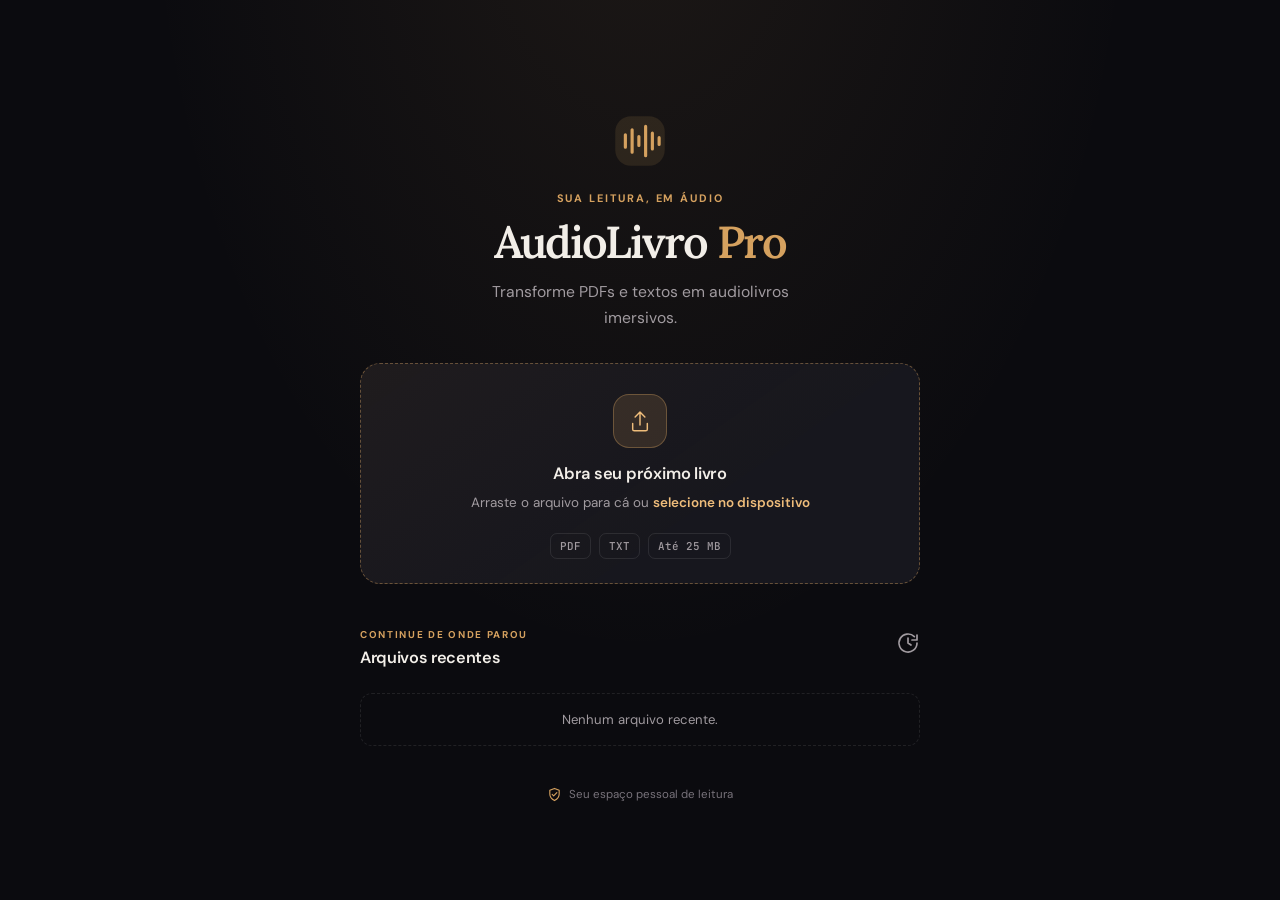
==== index.html @ 6fd6bd92 "feat: add voice selector to reader controls" ====
<!DOCTYPE html>
<html lang="pt-BR">

<head>
    <meta charset="UTF-8">
    <meta name="viewport" content="width=device-width, initial-scale=1.0">
    <meta name="theme-color" content="#0c0c0f">
    <title>AudioLivro Pro</title>
    <link rel="preconnect" href="https://fonts.googleapis.com">
    <link rel="preconnect" href="https://fonts.gstatic.com" crossorigin>
    <link
        href="https://fonts.googleapis.com/css2?family=Lora:ital,wght@0,400;0,600;1,400&family=DM+Sans:wght@300;400;500;600;700&family=JetBrains+Mono:wght@400;500&display=swap"
        rel="stylesheet">
    <link rel="stylesheet" href="style.css">
</head>

<body>
    <div id="loading-overlay" class="loading-overlay" hidden role="status" aria-live="polite" aria-busy="true">
        <div class="loading-card">
            <div class="loading-spinner" aria-hidden="true"></div>
            <h2 id="loading-title">Preparando seu audiolivro</h2>
            <p id="loading-message">Estamos processando seu arquivo. Isso pode levar alguns instantes.</p>
            <div class="loading-progress" id="loading-progress" aria-hidden="true"><span></span></div>
            <div id="loading-percent" class="loading-percent">0%</div>
            <small>Não feche esta página.</small>
        </div>
    </div>

    <main id="screen-import" class="screen">
        <div class="import-wrap">
            <div class="brand-mark" aria-hidden="true">
                <svg viewBox="0 0 48 48" fill="none">
                    <rect x="2" y="2" width="44" height="44" rx="14" fill="currentColor" fill-opacity=".12" />
                    <path d="M11 18.5v11M17 14v20M23 20v8M29 11v26M35 17v14M41 21v6"
                        stroke="currentColor" stroke-width="2.8" stroke-linecap="round" />
                </svg>
            </div>
            <p class="eyebrow">SUA LEITURA, EM ÁUDIO</p>
            <h1>AudioLivro <span>Pro</span></h1>
            <p class="intro-copy">Transforme PDFs e textos em audiolivros imersivos.</p>

            <div id="drop-zone" class="drop-zone" role="button" tabindex="0" aria-label="Selecionar arquivo PDF ou TXT"
                onclick="document.getElementById('file-input').click()"
                onkeydown="if(event.key === 'Enter' || event.key === ' '){event.preventDefault();document.getElementById('file-input').click()}">
                <div class="upload-icon" aria-hidden="true">
                    <svg viewBox="0 0 32 32" fill="none">
                        <path d="M16 21V5m0 0-6 6m6-6 6 6" stroke="currentColor" stroke-width="1.8"
                            stroke-linecap="round" stroke-linejoin="round" />
                        <path d="M7 19v7a2 2 0 0 0 2 2h14a2 2 0 0 0 2-2v-7" stroke="currentColor"
                            stroke-width="1.8" stroke-linecap="round" />
                    </svg>
                </div>
                <h2>Abra seu próximo livro</h2>
                <p>Arraste o arquivo para cá ou <span class="inline-link">selecione no dispositivo</span></p>
                <div class="file-types"><span>PDF</span><span>TXT</span><span>Até 25 MB</span></div>
                <input type="file" id="file-input" accept=".pdf,.txt" hidden>
            </div>

            <section id="saved-section" aria-label="Arquivos recentes">
                <div class="section-heading">
                    <div>
                        <p class="eyebrow">CONTINUE DE ONDE PAROU</p>
                        <h2>Arquivos recentes</h2>
                    </div>
                    <span class="section-symbol" aria-hidden="true">
                        <svg viewBox="0 0 24 24" fill="none">
                            <path d="M12 7v5l3 2M21 12a9 9 0 1 1-2.64-6.36" stroke="currentColor"
                                stroke-width="1.7" stroke-linecap="round" stroke-linejoin="round" />
                            <path d="M21 4v5h-5" stroke="currentColor" stroke-width="1.7"
                                stroke-linecap="round" stroke-linejoin="round" />
                        </svg>
                    </span>
                </div>
                <div id="book-list"></div>
            </section>
            <p class="privacy-note"><svg viewBox="0 0 16 16" fill="none" aria-hidden="true"><path d="M8 1.5 13 3.5v4c0 3.1-2.1 5.5-5 7-2.9-1.5-5-3.9-5-7v-4l5-2Z" stroke="currentColor" stroke-width="1.2" stroke-linejoin="round"/><path d="m5.5 7.8 1.6 1.6 3.4-3.5" stroke="currentColor" stroke-width="1.2" stroke-linecap="round" stroke-linejoin="round"/></svg> Seu espaço pessoal de leitura</p>
        </div>
    </main>

    <section id="screen-reader" class="screen" hidden aria-label="Leitor de audiolivro">
        <header class="reader-header">
            <button class="exit-button" onclick="location.reload()" aria-label="Sair da leitura">
                <svg viewBox="0 0 24 24" fill="none" aria-hidden="true"><path d="m15 18-6-6 6-6" stroke="currentColor" stroke-width="1.8" stroke-linecap="round" stroke-linejoin="round"/></svg>
                <span>Biblioteca</span>
            </button>
            <div id="r-title" title="Documento atual">—</div>
            <div class="header-spacer" aria-hidden="true"></div>
        </header>

        <div id="reading-area" class="reading-area">
            <div class="reading-inner" id="reading-inner"></div>
        </div>

        <footer class="player" aria-label="Controles de reprodução">
            <div class="voice-controls">
                <label for="voice-select">VOZ</label>
                <select id="voice-select" aria-label="Selecionar voz da narração">
                    <option value="">Carregando vozes disponíveis…</option>
                </select>
            </div>
            <div class="player-progress">
                <div class="prog-track" id="prog-track" role="progressbar" aria-label="Progresso da leitura"
                    aria-valuemin="0" aria-valuemax="100" aria-valuenow="0" onclick="handleProgClick(event)">
                    <div class="prog-fill" id="prog-fill"></div>
                </div>
                <div class="progress-meta"><span>PROGRESSO</span><span id="pos-txt">0 / 0</span></div>
            </div>
            <div class="player-row">
                <div class="player-spacer" aria-hidden="true"></div>
                <div class="transport-controls">
                    <button class="cbtn" onclick="prev()" aria-label="Voltar uma frase" title="Voltar uma frase">
                        <svg viewBox="0 0 24 24" fill="none" aria-hidden="true"><path d="M5 5v14M19 6l-10 6 10 6V6Z" stroke="currentColor" stroke-width="1.8" stroke-linecap="round" stroke-linejoin="round"/></svg>
                    </button>
                    <button class="pbtn" id="btn-play" onclick="togglePlay()" aria-label="Reproduzir ou pausar" title="Reproduzir ou pausar">
                        <span id="play-icon">▶</span>
                    </button>
                    <button class="cbtn" onclick="next()" aria-label="Avançar uma frase" title="Avançar uma frase">
                        <svg viewBox="0 0 24 24" fill="none" aria-hidden="true"><path d="M19 5v14M5 6l10 6-10 6V6Z" stroke="currentColor" stroke-width="1.8" stroke-linecap="round" stroke-linejoin="round"/></svg>
                    </button>
                </div>
                <button onclick="cycleSpeed()" id="btn-spd" aria-label="Alterar velocidade da narração" title="Alterar velocidade da narração">
                    <svg viewBox="0 0 20 20" fill="none" aria-hidden="true"><path d="M3 10a7 7 0 1 1 2.05 4.95M3 15v-5h5" stroke="currentColor" stroke-width="1.5" stroke-linecap="round" stroke-linejoin="round"/></svg>
                    <span>1.00x</span>
                </button>
            </div>
        </footer>
    </section>
    <script src="config.js"></script>
    <script src="script.js"></script>
</body>
</html>
---- style.css ----
:root {
    color-scheme: dark;
    --bg: #0b0b0f;
    --bg-surface: #121219;
    --bg-elevated: #1a1a23;
    --bg-soft: #17171f;
    --text: #f2eee8;
    --text-muted: #a19ba0;
    --accent: #d5a15f;
    --accent-bright: #efbd7b;
    --accent-glow: rgba(213, 161, 95, .15);
    --border: rgba(255, 255, 255, .09);
    --border-strong: rgba(213, 161, 95, .35);
    --r: 14px;
    --font-read: 'Lora', Georgia, serif;
    --font-ui: 'DM Sans', sans-serif;
}
*, *::before, *::after { box-sizing: border-box; }
html, body { width:100%; height:100%; margin:0; }
body {
    overflow:hidden; background:
        radial-gradient(ellipse at 50% -20%, rgba(213,161,95,.09), transparent 55%),
        var(--bg);
    color:var(--text); font-family:var(--font-ui); -webkit-font-smoothing:antialiased;
}
button, input { font:inherit; }
button { -webkit-tap-highlight-color:transparent; }
button:focus-visible, [role="button"]:focus-visible, .prog-track:focus-visible {
    outline:2px solid var(--accent-bright); outline-offset:4px;
}
svg { display:block; width:100%; height:100%; }
.screen { height:100%; min-height:0; display:flex; flex-direction:column; }
.screen[hidden] { display:none !important; }
#screen-import { overflow-x:hidden; overflow-y:auto; overscroll-behavior:contain; }
.import-wrap {
    width:min(100% - 40px, 560px); margin:auto; padding:48px 0 32px; text-align:center;
}
.brand-mark { width:54px; height:54px; margin:0 auto 22px; color:var(--accent); }
.eyebrow {
    color:var(--accent); font-size:.68rem; font-weight:700; letter-spacing:.17em;
    line-height:1.5; text-transform:uppercase;
}
#screen-import h1 {
    margin:8px 0 12px; font:600 clamp(2rem, 5vw, 2.8rem)/1.12 var(--font-read);
    letter-spacing:-.045em;
}
#screen-import h1 span { color:var(--accent); }
.intro-copy {
    max-width:340px; margin:0 auto 32px; color:var(--text-muted);
    font-size:.98rem; line-height:1.65;
}
.drop-zone {
    padding:30px 22px 24px; border:1px dashed rgba(213,161,95,.42); border-radius:20px;
    background:linear-gradient(145deg, rgba(213,161,95,.065), rgba(255,255,255,.018) 65%), var(--bg-surface);
    cursor:pointer; transition:border-color .2s ease, background .2s ease, transform .2s ease, box-shadow .2s ease;
}
.drop-zone:hover, .drop-zone:focus-visible {
    border-color:var(--accent); background:linear-gradient(145deg, rgba(213,161,95,.1), rgba(255,255,255,.025)), var(--bg-surface);
    box-shadow:0 12px 36px rgba(0,0,0,.18); transform:translateY(-1px);
}
.upload-icon {
    display:grid; place-items:center; width:54px; height:54px; margin:0 auto 15px;
    padding:13px; border:1px solid var(--border-strong); border-radius:16px;
    background:var(--accent-glow); color:var(--accent-bright);
}
.drop-zone h2 { margin:0 0 8px; font-size:1.03rem; font-weight:600; letter-spacing:-.015em; }
.drop-zone > p { margin:0; color:var(--text-muted); font-size:.84rem; line-height:1.6; }
.inline-link { color:var(--accent-bright); font-weight:600; }
.file-types { display:flex; justify-content:center; align-items:center; flex-wrap:wrap; gap:8px; margin-top:20px; }
.file-types span {
    padding:5px 9px; border:1px solid var(--border); border-radius:7px;
    color:var(--text-muted); font:500 .68rem 'JetBrains Mono', monospace;
}
#saved-section { margin-top:34px; text-align:left; }
.section-heading { display:flex; align-items:center; justify-content:space-between; gap:16px; margin-bottom:12px; }
.section-heading .eyebrow { margin-bottom:4px; font-size:.62rem; }
.section-heading h2 { margin:0; font-size:1.02rem; font-weight:600; letter-spacing:-.02em; }
.section-symbol { width:24px; height:24px; flex:0 0 24px; color:var(--text-muted); }
#book-list { display:grid; gap:8px; }
.recent-item {
    display:flex; align-items:center; justify-content:space-between; gap:14px;
    min-height:60px; padding:12px 14px; border:1px solid var(--border); border-radius:12px;
    background:rgba(255,255,255,.018); cursor:pointer;
    transition:border-color .18s ease, background .18s ease, transform .18s ease;
}
.recent-item:hover { border-color:var(--border-strong); background:rgba(213,161,95,.045); transform:translateY(-1px); }
.recent-item div:first-child { min-width:0; max-width:75%; overflow:hidden; text-overflow:ellipsis; white-space:nowrap; color:var(--text); font-size:.86rem; }
.recent-item div:last-child { flex-shrink:0; color:var(--accent); font-size:.72rem; font-weight:600; }
.no-recents { padding:17px 14px; border:1px dashed var(--border); border-radius:12px; color:var(--text-muted); font-size:.82rem; text-align:center; }
.privacy-note { display:flex; justify-content:center; align-items:center; gap:7px; margin:28px 0 0; color:#77727a; font-size:.72rem; }
.privacy-note svg { width:15px; height:15px; color:var(--accent); flex:0 0 15px; }
.reader-header {
    display:grid; grid-template-columns:minmax(100px,1fr) minmax(0,2fr) minmax(100px,1fr);
    align-items:center; gap:12px; min-height:68px; padding:10px clamp(16px,4vw,36px);
    border-bottom:1px solid var(--border); background:rgba(18,18,25,.92);
}
.exit-button {
    display:inline-flex; align-items:center; justify-self:start; gap:7px; min-height:42px;
    padding:8px 10px; border:1px solid transparent; border-radius:10px;
    background:transparent; color:var(--text-muted); cursor:pointer; font-size:.82rem; font-weight:600;
    transition:color .18s ease, background .18s ease, border-color .18s ease;
}
.exit-button svg { width:19px; height:19px; flex:0 0 19px; }
.exit-button:hover { color:var(--text); background:var(--bg-elevated); border-color:var(--border); }
#r-title {
    min-width:0; overflow:hidden; padding:0 10px; color:var(--accent-bright); text-align:center;
    text-overflow:ellipsis; white-space:nowrap; font-size:.86rem; font-weight:600;
}
.reading-area { flex:1; min-height:0; overflow-y:auto; padding:clamp(28px,5vh,60px) 24px 200px; scroll-behavior:smooth; }
.reading-inner { max-width:720px; margin:0 auto; }
.sent {
    display:inline; padding:2px 4px; border-radius:5px; color:#aaa4a4; cursor:pointer;
    font:400 clamp(1.08rem, 1.7vw, 1.23rem)/1.95 var(--font-read);
    overflow-wrap:anywhere; transition:color .2s ease, background .2s ease, box-shadow .2s ease;
}
.sent:hover { color:var(--text); background:rgba(255,255,255,.045); }
.sent.reading { color:#fffaf3; background:rgba(213,161,95,.23); box-shadow:0 0 0 2px rgba(213,161,95,.08); }
.player {
    position:fixed; z-index:100; right:0; bottom:0; left:0;
    padding:17px max(24px, env(safe-area-inset-right)) calc(17px + env(safe-area-inset-bottom)) max(24px, env(safe-area-inset-left));
    border-top:1px solid var(--border); background:rgba(18,18,25,.96);
    box-shadow:0 -14px 45px rgba(0,0,0,.18); backdrop-filter:blur(18px); -webkit-backdrop-filter:blur(18px);
}
.player-progress { max-width:760px; margin:0 auto 12px; }
.prog-track { position:relative; height:5px; margin:0 0 9px; border-radius:99px; background:#2a2931; cursor:pointer; touch-action:pan-y; }
.prog-track::after { position:absolute; inset:-9px 0; content:""; }
.prog-fill { position:relative; z-index:1; width:0%; height:100%; border-radius:inherit; background:linear-gradient(90deg,var(--accent),var(--accent-bright)); transition:width .25s linear; pointer-events:none; }
.progress-meta { display:flex; justify-content:space-between; align-items:center; gap:12px; color:var(--text-muted); font-size:.65rem; letter-spacing:.08em; }
.progress-meta span:first-child { font-weight:700; }
#pos-txt { color:var(--text); font:500 .72rem 'JetBrains Mono',monospace; letter-spacing:0; font-variant-numeric:tabular-nums; }
.player-row { display:grid; grid-template-columns:1fr auto 1fr; align-items:center; gap:12px; max-width:760px; margin:0 auto; }
.player-spacer { min-width:0; }
.transport-controls { display:flex; align-items:center; justify-content:center; gap:18px; }
.cbtn {
    display:grid; place-items:center; width:44px; height:44px; padding:11px; flex:0 0 44px;
    border:1px solid transparent; border-radius:50%; background:transparent; color:#c1bac0; cursor:pointer;
    transition:background .18s ease, color .18s ease, transform .18s ease;
}
.cbtn svg { width:22px; height:22px; }
.cbtn:hover { color:var(--accent-bright); background:rgba(255,255,255,.055); }
.cbtn:active { transform:scale(.92); }
.pbtn {
    display:grid; place-items:center; width:58px; height:58px; flex:0 0 58px;
    border:1px solid rgba(255,255,255,.15); border-radius:50%;
    background:linear-gradient(145deg,#efbd7b,#c98d48); color:#211509;
    box-shadow:0 5px 20px rgba(213,161,95,.2); cursor:pointer;
    transition:transform .18s ease, box-shadow .18s ease, filter .18s ease;
}
.pbtn:hover { box-shadow:0 7px 26px rgba(213,161,95,.3); filter:brightness(1.04); }
.pbtn:active { transform:scale(.94); }
.pbtn #play-icon { display:block; font:700 1.2rem/1 var(--font-ui); transform:translateX(1px); }
#btn-spd {
    display:inline-flex; align-items:center; justify-self:end; justify-content:center; gap:7px;
    min-width:88px; min-height:40px; padding:8px 11px; border:1px solid var(--border);
    border-radius:11px; background:var(--bg-elevated); color:var(--text); cursor:pointer;
    font:600 .76rem 'JetBrains Mono',monospace; transition:border-color .18s ease, background .18s ease;
}
#btn-spd svg { width:17px; height:17px; flex:0 0 17px; color:var(--accent); }
#btn-spd:hover { border-color:var(--border-strong); background:#22212a; }
#btn-spd span { font:inherit; }
/* Overlay de carregamento para PDF/TXT, responsivo em desktop e celular */
.loading-overlay {
    position: fixed;
    inset: 0;
    z-index: 1000;
    display: flex;
    align-items: center;
    justify-content: center;
    padding: 1rem;
    background: rgba(12, 12, 15, 0.82);
    backdrop-filter: blur(6px);
    -webkit-backdrop-filter: blur(6px);
}

.loading-overlay[hidden] {
    display: none !important;
}

.loading-card {
    width: min(100%, 360px);
    padding: 1.75rem 1.5rem;
    border: 1px solid var(--border);
    border-radius: 1rem;
    background: var(--bg-surface);
    box-shadow: 0 18px 60px rgba(0, 0, 0, 0.35);
    text-align: center;
}

.loading-spinner {
    width: 46px;
    height: 46px;
    margin: 0 auto 1.25rem;
    border: 4px solid var(--border);
    border-top-color: var(--accent);
    border-radius: 50%;
    animation: audiolivro-spin 0.85s linear infinite;
}

.loading-card h2 {
    margin-bottom: 0.65rem;
    color: var(--text);
    font-family: var(--font-read);
    font-size: 1.2rem;
    line-height: 1.35;
}

.loading-card p {
    color: var(--text-muted);
    font-size: 0.9rem;
    line-height: 1.55;
    overflow-wrap: anywhere;
}

.loading-progress {
    height: 6px;
    margin: 1.25rem 0 0.35rem;
    overflow: hidden;
    border-radius: 99px;
    background: var(--border);
}

.loading-progress span {
    display: block;
    width: 0%;
    height: 100%;
    border-radius: inherit;
    background: var(--accent);
    transition: width 160ms ease;
}

.loading-progress.is-indeterminate span {
    width: 35% !important;
    animation: audiolivro-progress 1.4s ease-in-out infinite;
}

.loading-percent {
    margin-bottom: 0.75rem;
    color: var(--text);
    font-size: 0.85rem;
    font-variant-numeric: tabular-nums;
    font-weight: 600;
}

.loading-percent[hidden] {
    display: none !important;
}

.loading-card small {
    color: var(--text-muted);
    font-size: 0.75rem;
}

@keyframes audiolivro-spin {
    to { transform: rotate(360deg); }
}

@keyframes audiolivro-progress {
    0% { transform: translateX(-110%); }
    100% { transform: translateX(310%); }
}

@media (max-width: 600px) {
    .loading-overlay {
        padding: 1rem;
        padding-top: max(1rem, env(safe-area-inset-top));
        padding-bottom: max(1rem, env(safe-area-inset-bottom));
    }

    .loading-card {
        width: min(100%, 330px);
        padding: 1.5rem 1.15rem;
    }

    .loading-spinner {
        width: 42px;
        height: 42px;
    }

    .loading-card h2 {
        font-size: 1.1rem;
    }

    .loading-card p {
        font-size: 0.85rem;
    }
}

@media (prefers-reduced-motion: reduce) {
    .loading-spinner,
    .loading-progress span {
        animation-duration: 3s;
    }
}

@media (max-width: 700px) {
    .import-wrap { width:min(100% - 32px, 500px); padding:30px 0 24px; }
    .brand-mark { width:46px; height:46px; margin-bottom:16px; }
    #screen-import h1 { font-size:clamp(1.9rem, 8vw, 2.35rem); }
    .intro-copy { margin-bottom:24px; font-size:.91rem; }
    .drop-zone { padding:24px 14px 20px; border-radius:17px; }
    .upload-icon { width:48px; height:48px; padding:11px; }
    #saved-section { margin-top:27px; }
    .privacy-note { margin-top:22px; }
    .reader-header { grid-template-columns:auto minmax(0,1fr) 12px; gap:8px; min-height:60px; padding:8px 12px; }
    .exit-button { gap:3px; padding:7px 5px; font-size:.76rem; }
    .exit-button svg { width:18px; height:18px; }
    #r-title { padding:0 4px; font-size:.78rem; }
    .reading-area { padding:26px 18px 180px; -webkit-overflow-scrolling:touch; }
    .sent { font-size:1.08rem; line-height:1.9; }
    .player { padding:13px max(14px, env(safe-area-inset-right)) calc(13px + env(safe-area-inset-bottom)) max(14px, env(safe-area-inset-left)); }
    .player-progress { margin-bottom:10px; }
    .prog-track { height:6px; }
    .player-row { gap:8px; }
    .transport-controls { gap:clamp(5px, 2.2vw, 15px); }
    .cbtn { width:42px; height:42px; flex-basis:42px; padding:10px; }
    .pbtn { width:52px; height:52px; flex-basis:52px; }
    #btn-spd { min-width:72px; min-height:40px; gap:5px; padding:7px 8px; font-size:.7rem; }
    #btn-spd svg { width:15px; height:15px; flex-basis:15px; }
}
@media (max-width: 380px) {
    .import-wrap { width:calc(100% - 26px); padding-top:22px; }
    .drop-zone { padding:19px 10px 17px; }
    .drop-zone > p { font-size:.78rem; }
    .player { padding-right:10px; padding-left:10px; }
    .player-row { grid-template-columns:minmax(0,1fr) auto minmax(0,1fr); gap:4px; }
    .transport-controls { gap:2px; }
    .cbtn { width:36px; height:40px; flex-basis:36px; padding:9px; }
    .pbtn { width:47px; height:47px; flex-basis:47px; }
    #btn-spd { min-width:65px; gap:4px; padding:7px 6px; font-size:.65rem; }
    #btn-spd svg { width:13px; height:13px; flex-basis:13px; }
}
@media (max-height: 700px) and (max-width: 600px) {
    .import-wrap { margin:0 auto; padding-top:16px; padding-bottom:16px; }
    .brand-mark { width:38px; height:38px; margin-bottom:10px; }
    #screen-import h1 { margin-top:4px; font-size:1.8rem; }
    .intro-copy { margin-bottom:16px; }
    .drop-zone { padding:16px 10px 14px; }
    .upload-icon { width:40px; height:40px; margin-bottom:10px; padding:9px; }
    #saved-section { margin-top:18px; }
    .privacy-note { margin-top:15px; }
}
@media (prefers-reduced-motion: reduce) {
    *, *::before, *::after { scroll-behavior:auto !important; transition:none !important; }
}


/* Garante que a lista de livros recentes nunca ultrapasse a largura disponível. */
#screen-import .import-wrap,
#screen-import #saved-section,
#screen-import #book-list,
#screen-import .recent-item {
    min-width: 0;
    max-width: 100%;
}

#screen-import #book-list {
    width: 100%;
}

#screen-import .recent-item {
    display: grid;
    grid-template-columns: minmax(0, 1fr) auto;
    align-items: center;
    gap: 10px;
    width: 100%;
    overflow: hidden;
}

#screen-import .recent-item > div:first-child {
    min-width: 0;
    max-width: 100%;
    overflow: hidden;
    text-overflow: ellipsis;
    white-space: nowrap;
}

#screen-import .recent-item > div:last-child {
    min-width: 0;
    max-width: 100%;
    white-space: nowrap;
    font-variant-numeric: tabular-nums;
}

@media (max-width: 420px) {
    #screen-import .recent-item {
        grid-template-columns: minmax(0, 1fr);
        gap: 5px;
        padding: 11px 12px;
    }

    #screen-import .recent-item > div:first-child {
        width: 100%;
    }

    #screen-import .recent-item > div:last-child {
        justify-self: start;
        white-space: normal;
        overflow-wrap: anywhere;
        font-size: .7rem;
    }
}
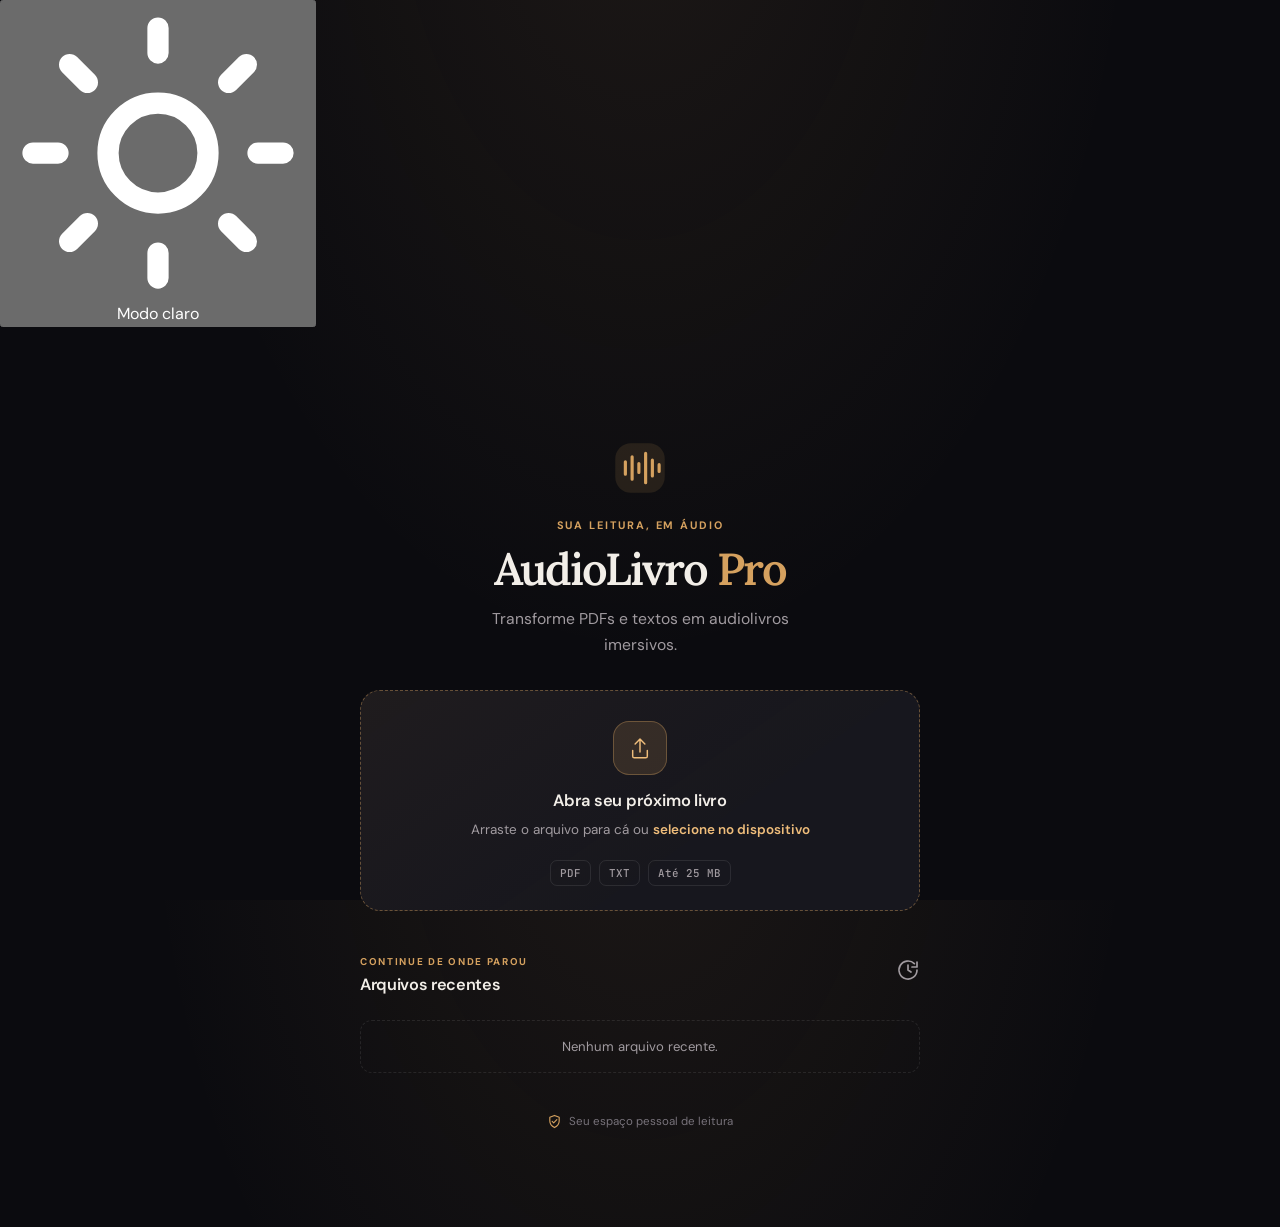
==== commit baa6efb1: "feat: adicionar controle de tema claro e escuro" ====
--- a/index.html
+++ b/index.html
@@ -25,6 +25,11 @@
             <small>Não feche esta página.</small>
         </div>
     </div>
+
+    <button id="theme-toggle" class="theme-toggle" type="button" onclick="toggleTheme()" aria-label="Ativar modo claro" title="Ativar modo claro">
+        <svg viewBox="0 0 24 24" fill="none" aria-hidden="true"><circle cx="12" cy="12" r="4" stroke="currentColor" stroke-width="1.7"/><path d="M12 2v2m0 16v2M4.93 4.93l1.42 1.42m11.3 11.3 1.42 1.42M2 12h2m16 0h2M4.93 19.07l1.42-1.42m11.3-11.3 1.42-1.42" stroke="currentColor" stroke-width="1.7" stroke-linecap="round"/></svg>
+        <span>Modo claro</span>
+    </button>
 
     <main id="screen-import" class="screen">
         <div class="import-wrap">
@@ -87,6 +92,13 @@
             <div class="header-spacer" aria-hidden="true"></div>
         </header>
 
+        <div class="chapter-toolbar" aria-label="Navegação por seções">
+            <label for="chapter-select">IR PARA SEÇÃO</label>
+            <select id="chapter-select" aria-label="Ir para capítulo ou seção" onchange="goToChapter(this.value)" disabled>
+                <option value="">Detectando seções…</option>
+            </select>
+        </div>
+
         <div id="reading-area" class="reading-area">
             <div class="reading-inner" id="reading-inner"></div>
         </div>
--- a/style.css
+++ b/style.css
@@ -106,6 +106,20 @@
     min-width:0; overflow:hidden; padding:0 10px; color:var(--accent-bright); text-align:center;
     text-overflow:ellipsis; white-space:nowrap; font-size:.86rem; font-weight:600;
 }
+.chapter-toolbar {
+    display:flex; align-items:center; gap:12px; min-width:0; padding:10px clamp(16px,4vw,36px);
+    border-bottom:1px solid var(--border); background:rgba(18,18,25,.58);
+}
+.chapter-toolbar label {
+    flex:0 0 auto; color:var(--text-muted); font-size:.62rem; font-weight:700; letter-spacing:.08em;
+}
+#chapter-select {
+    min-width:0; max-width:min(100%, 520px); min-height:34px; padding:6px 10px;
+    border:1px solid var(--border); border-radius:9px; background:var(--bg-elevated);
+    color:var(--text); font:500 .78rem var(--font-ui); cursor:pointer;
+}
+#chapter-select:disabled { color:var(--text-muted); cursor:default; opacity:.75; }
+#chapter-select:focus-visible { outline:2px solid var(--accent); outline-offset:2px; }
 .reading-area { flex:1; min-height:0; overflow-y:auto; padding:clamp(28px,5vh,60px) 24px 200px; scroll-behavior:smooth; }
 .reading-inner { max-width:720px; margin:0 auto; }
 .sent {
@@ -121,6 +135,18 @@
     border-top:1px solid var(--border); background:rgba(18,18,25,.96);
     box-shadow:0 -14px 45px rgba(0,0,0,.18); backdrop-filter:blur(18px); -webkit-backdrop-filter:blur(18px);
 }
+.voice-controls {
+    display:flex; align-items:center; gap:10px; max-width:760px; min-width:0;
+    margin:0 auto 12px; color:var(--text-muted); font-size:.65rem; font-weight:700; letter-spacing:.08em;
+}
+.voice-controls label { flex:0 0 auto; }
+#voice-select {
+    flex:1; min-width:0; width:100%; max-width:520px; min-height:38px; padding:7px 10px;
+    border:1px solid var(--border); border-radius:10px; background:var(--bg-elevated);
+    color:var(--text); font:500 .76rem var(--font-ui); letter-spacing:0; cursor:pointer;
+}
+#voice-select:focus-visible { outline:2px solid var(--accent); outline-offset:2px; }
+#voice-select option { background:var(--bg-elevated); color:var(--text); }
 .player-progress { max-width:760px; margin:0 auto 12px; }
 .prog-track { position:relative; height:5px; margin:0 0 9px; border-radius:99px; background:#2a2931; cursor:pointer; touch-action:pan-y; }
 .prog-track::after { position:absolute; inset:-9px 0; content:""; }
@@ -305,9 +331,11 @@
     .exit-button { gap:3px; padding:7px 5px; font-size:.76rem; }
     .exit-button svg { width:18px; height:18px; }
     #r-title { padding:0 4px; font-size:.78rem; }
-    .reading-area { padding:26px 18px 180px; -webkit-overflow-scrolling:touch; }
+    .reading-area { padding:26px 18px 225px; -webkit-overflow-scrolling:touch; }
     .sent { font-size:1.08rem; line-height:1.9; }
     .player { padding:13px max(14px, env(safe-area-inset-right)) calc(13px + env(safe-area-inset-bottom)) max(14px, env(safe-area-inset-left)); }
+    .voice-controls { gap:8px; margin-bottom:10px; }
+    #voice-select { min-height:36px; padding:7px 8px; font-size:.7rem; }
     .player-progress { margin-bottom:10px; }
     .prog-track { height:6px; }
     .player-row { gap:8px; }
@@ -399,3 +427,44 @@
         font-size: .7rem;
     }
 }
+
+
+/* Seletor de voz compacto: mantém o nome completo apenas na lista aberta. */
+.voice-controls {
+    position: relative;
+    justify-content: flex-end;
+    margin-bottom: 8px;
+}
+.voice-controls label {
+    position: absolute;
+    width: 1px;
+    height: 1px;
+    padding: 0;
+    margin: -1px;
+    overflow: hidden;
+    clip: rect(0, 0, 0, 0);
+    white-space: nowrap;
+    border: 0;
+}
+#voice-select {
+    flex: 0 0 44px;
+    width: 44px;
+    max-width: 44px;
+    min-height: 34px;
+    padding: 6px 7px;
+    color: transparent;
+    text-indent: -9999px;
+    appearance: none;
+    -webkit-appearance: none;
+    background-color: var(--bg-elevated);
+    background-image: url("data:image/svg+xml,%3Csvg xmlns='http://www.w3.org/2000/svg' width='24' height='24' viewBox='0 0 24 24' fill='none' stroke='%23d5a15f' stroke-width='1.8' stroke-linecap='round' stroke-linejoin='round'%3E%3Crect x='8' y='2' width='8' height='13' rx='4'/%3E%3Cpath d='M5 10v2a7 7 0 0 0 14 0v-2M12 19v3m-4 0h8'/%3E%3C/svg%3E");
+    background-repeat: no-repeat;
+    background-position: center;
+    background-size: 18px 18px;
+}
+#voice-select:focus-visible { outline: 2px solid var(--accent); outline-offset: 2px; }
+#voice-select option { color: var(--text); text-indent: 0; }
+@media (max-width: 700px) {
+    .voice-controls { gap: 0; margin-bottom: 7px; }
+    #voice-select { flex-basis: 40px; width: 40px; max-width: 40px; min-height: 32px; }
+}
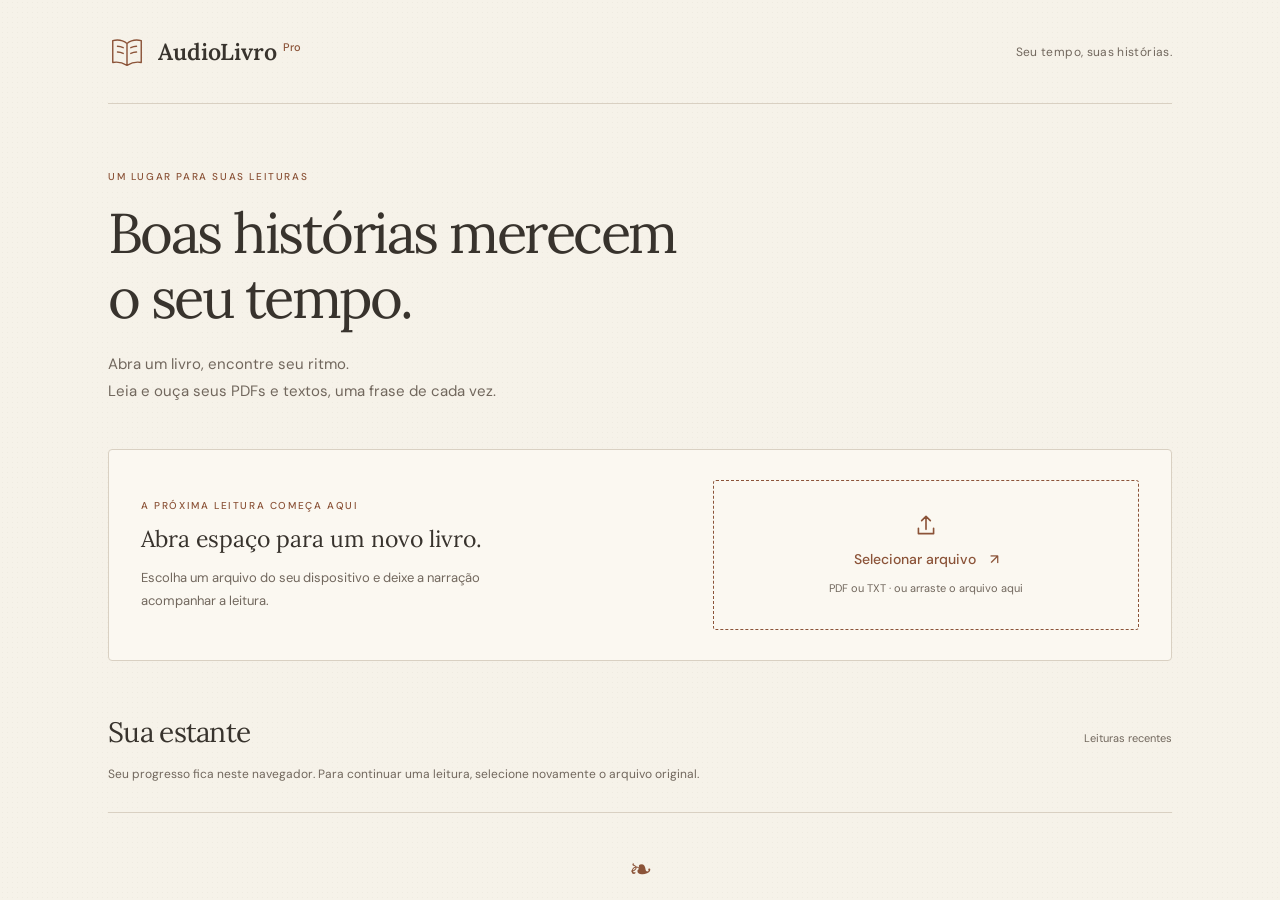
==== commit 49b903cd: "feat: redesign editorial do AudioLivro Pro 2.0" ====
--- a/index.html
+++ b/index.html
@@ -4,18 +4,18 @@
 <head>
     <meta charset="UTF-8">
     <meta name="viewport" content="width=device-width, initial-scale=1.0">
-    <meta name="theme-color" content="#0c0c0f">
     <title>AudioLivro Pro</title>
     <link rel="preconnect" href="https://fonts.googleapis.com">
-    <link rel="preconnect" href="https://fonts.gstatic.com" crossorigin>
     <link
-        href="https://fonts.googleapis.com/css2?family=Lora:ital,wght@0,400;0,600;1,400&family=DM+Sans:wght@300;400;500;600;700&family=JetBrains+Mono:wght@400;500&display=swap"
+        href="https://fonts.googleapis.com/css2?family=Lora:ital,wght@0,400;0,600;1,400&family=DM+Sans:wght@300;400;500&display=swap"
         rel="stylesheet">
-    <link rel="stylesheet" href="style.css">
+   <link rel="stylesheet" href="style.css">
 </head>
 
 <body>
-    <div id="loading-overlay" class="loading-overlay" hidden role="status" aria-live="polite" aria-busy="true">
+
+
+    <div id="loading-overlay" class="loading-overlay" hidden role="status" aria-live="polite" aria-busy="true" tabindex="-1" aria-labelledby="loading-title" aria-describedby="loading-message">
         <div class="loading-card">
             <div class="loading-spinner" aria-hidden="true"></div>
             <h2 id="loading-title">Preparando seu audiolivro</h2>
@@ -26,118 +26,119 @@
         </div>
     </div>
 
-    <button id="theme-toggle" class="theme-toggle" type="button" onclick="toggleTheme()" aria-label="Ativar modo claro" title="Ativar modo claro">
-        <svg viewBox="0 0 24 24" fill="none" aria-hidden="true"><circle cx="12" cy="12" r="4" stroke="currentColor" stroke-width="1.7"/><path d="M12 2v2m0 16v2M4.93 4.93l1.42 1.42m11.3 11.3 1.42 1.42M2 12h2m16 0h2M4.93 19.07l1.42-1.42m11.3-11.3 1.42-1.42" stroke="currentColor" stroke-width="1.7" stroke-linecap="round"/></svg>
-        <span>Modo claro</span>
-    </button>
+    <main id="screen-import" class="screen" aria-labelledby="library-title">
+        <div class="import-wrap">
+            <header class="library-header">
+                <a class="library-brand" href="./" aria-label="AudioLivro Pro — início">
+                    <svg viewBox="0 0 40 40" fill="none" aria-hidden="true"><path d="M20 11C15 7 9 7 5 8v23c5-1 10 0 15 3 5-3 10-4 15-3V8c-4-1-10-1-15 3Zm0 0v23M10 14c2 0 4 .5 6 1.5M10 20c2 0 4 .5 6 1.5M24 15.5c2-1 4-1.5 6-1.5M24 21.5c2-1 4-1.5 6-1.5" stroke="currentColor" stroke-width="1.5" stroke-linecap="round" stroke-linejoin="round"/></svg>
+                    <span>AudioLivro <small>Pro</small></span>
+                </a>
+                <span class="library-header-note">Seu tempo, suas histórias.</span>
+            </header>
 
-    <main id="screen-import" class="screen">
-        <div class="import-wrap">
-            <div class="brand-mark" aria-hidden="true">
-                <svg viewBox="0 0 48 48" fill="none">
-                    <rect x="2" y="2" width="44" height="44" rx="14" fill="currentColor" fill-opacity=".12" />
-                    <path d="M11 18.5v11M17 14v20M23 20v8M29 11v26M35 17v14M41 21v6"
-                        stroke="currentColor" stroke-width="2.8" stroke-linecap="round" />
-                </svg>
-            </div>
-            <p class="eyebrow">SUA LEITURA, EM ÁUDIO</p>
-            <h1>AudioLivro <span>Pro</span></h1>
-            <p class="intro-copy">Transforme PDFs e textos em audiolivros imersivos.</p>
+            <section class="library-intro">
+                <p class="eyebrow">Um lugar para suas leituras</p>
+                <h1 id="library-title">Boas histórias merecem<br>o seu tempo.</h1>
+                <p class="library-description">Abra um livro, encontre seu ritmo.<br>Leia e ouça seus PDFs e textos, uma frase de cada vez.</p>
+            </section>
 
-            <div id="drop-zone" class="drop-zone" role="button" tabindex="0" aria-label="Selecionar arquivo PDF ou TXT"
-                onclick="document.getElementById('file-input').click()"
-                onkeydown="if(event.key === 'Enter' || event.key === ' '){event.preventDefault();document.getElementById('file-input').click()}">
-                <div class="upload-icon" aria-hidden="true">
-                    <svg viewBox="0 0 32 32" fill="none">
-                        <path d="M16 21V5m0 0-6 6m6-6 6 6" stroke="currentColor" stroke-width="1.8"
-                            stroke-linecap="round" stroke-linejoin="round" />
-                        <path d="M7 19v7a2 2 0 0 0 2 2h14a2 2 0 0 0 2-2v-7" stroke="currentColor"
-                            stroke-width="1.8" stroke-linecap="round" />
-                    </svg>
+            <section class="library-import" aria-labelledby="import-title">
+                <div class="import-copy">
+                    <p class="eyebrow">A próxima leitura começa aqui</p>
+                    <h2 id="import-title">Abra espaço para um novo livro.</h2>
+                    <p>Escolha um arquivo do seu dispositivo e deixe a narração acompanhar a leitura.</p>
                 </div>
-                <h2>Abra seu próximo livro</h2>
-                <p>Arraste o arquivo para cá ou <span class="inline-link">selecione no dispositivo</span></p>
-                <div class="file-types"><span>PDF</span><span>TXT</span><span>Até 25 MB</span></div>
+                <button type="button" id="drop-zone" class="drop-zone" onclick="document.getElementById('file-input').click()" aria-describedby="import-formats">
+                    <svg viewBox="0 0 24 24" fill="none" aria-hidden="true"><path d="M12 16V4m-4 4 4-4 4 4M5 15v5h14v-5" stroke="currentColor" stroke-width="1.5" stroke-linecap="round" stroke-linejoin="round"/></svg>
+                    <span class="import-action">Selecionar arquivo <span aria-hidden="true">↗</span></span>
+                    <span id="import-formats">PDF ou TXT · ou arraste o arquivo aqui</span>
+                </button>
                 <input type="file" id="file-input" accept=".pdf,.txt" hidden>
-            </div>
+            </section>
 
-            <section id="saved-section" aria-label="Arquivos recentes">
-                <div class="section-heading">
-                    <div>
-                        <p class="eyebrow">CONTINUE DE ONDE PAROU</p>
-                        <h2>Arquivos recentes</h2>
-                    </div>
-                    <span class="section-symbol" aria-hidden="true">
-                        <svg viewBox="0 0 24 24" fill="none">
-                            <path d="M12 7v5l3 2M21 12a9 9 0 1 1-2.64-6.36" stroke="currentColor"
-                                stroke-width="1.7" stroke-linecap="round" stroke-linejoin="round" />
-                            <path d="M21 4v5h-5" stroke="currentColor" stroke-width="1.7"
-                                stroke-linecap="round" stroke-linejoin="round" />
-                        </svg>
-                    </span>
+            <section id="saved-section" aria-labelledby="recents-title">
+                <div class="shelf-heading">
+                    <h2 id="recents-title">Sua estante</h2>
+                    <span>Leituras recentes</span>
                 </div>
+                <p class="shelf-note">Seu progresso fica neste navegador. Para continuar uma leitura, selecione novamente o arquivo original.</p>
                 <div id="book-list"></div>
             </section>
-            <p class="privacy-note"><svg viewBox="0 0 16 16" fill="none" aria-hidden="true"><path d="M8 1.5 13 3.5v4c0 3.1-2.1 5.5-5 7-2.9-1.5-5-3.9-5-7v-4l5-2Z" stroke="currentColor" stroke-width="1.2" stroke-linejoin="round"/><path d="m5.5 7.8 1.6 1.6 3.4-3.5" stroke="currentColor" stroke-width="1.2" stroke-linecap="round" stroke-linejoin="round"/></svg> Seu espaço pessoal de leitura</p>
+            <footer class="library-footer">Entre páginas e palavras, um momento para você.</footer>
         </div>
     </main>
 
-    <section id="screen-reader" class="screen" hidden aria-label="Leitor de audiolivro">
+    <div id="screen-reader" class="screen" hidden>
         <header class="reader-header">
-            <button class="exit-button" onclick="location.reload()" aria-label="Sair da leitura">
-                <svg viewBox="0 0 24 24" fill="none" aria-hidden="true"><path d="m15 18-6-6 6-6" stroke="currentColor" stroke-width="1.8" stroke-linecap="round" stroke-linejoin="round"/></svg>
-                <span>Biblioteca</span>
-            </button>
-            <div id="r-title" title="Documento atual">—</div>
-            <div class="header-spacer" aria-hidden="true"></div>
+            <button type="button" onclick="location.reload()" aria-label="Sair da leitura e voltar à biblioteca"><span aria-hidden="true">←</span> Biblioteca</button>
+            <div id="r-title">—</div>
+            <button type="button" id="btn-appearance" aria-label="Aparência da leitura" aria-expanded="false" aria-controls="reading-appearance" title="Ajustar aparência">Aa</button>
         </header>
 
-        <div class="chapter-toolbar" aria-label="Navegação por seções">
-            <label for="chapter-select">IR PARA SEÇÃO</label>
-            <select id="chapter-select" aria-label="Ir para capítulo ou seção" onchange="goToChapter(this.value)" disabled>
-                <option value="">Detectando seções…</option>
-            </select>
+        <section id="reading-appearance" class="reading-appearance" aria-labelledby="appearance-title" hidden>
+            <div class="appearance-heading">
+                <h2 id="appearance-title">Sua leitura, seu ritmo.</h2>
+                <button type="button" id="appearance-close" aria-label="Fechar ajustes de aparência">×</button>
+            </div>
+            <p class="appearance-description">Ajuste a página para ler com conforto.</p>
+            <div class="appearance-font-heading">
+                <label for="reading-font-size">Tamanho do texto</label>
+                <output id="reading-font-value" for="reading-font-size" aria-live="off">20 px</output>
+            </div>
+            <input type="range" id="reading-font-size" min="16" max="28" step="1" value="20">
+            <fieldset class="appearance-options">
+                <legend>Espaçamento entre linhas</legend>
+                <div>
+                    <label><input type="radio" name="reading-line-spacing" value="compact"><span>Compacto</span></label>
+                    <label><input type="radio" name="reading-line-spacing" value="comfortable" checked><span>Confortável</span></label>
+                    <label><input type="radio" name="reading-line-spacing" value="wide"><span>Amplo</span></label>
+                </div>
+            </fieldset>
+            <fieldset class="appearance-options">
+                <legend>Largura da página</legend>
+                <div>
+                    <label><input type="radio" name="reading-width" value="narrow"><span>Estreita</span></label>
+                    <label><input type="radio" name="reading-width" value="standard" checked><span>Padrão</span></label>
+                    <label><input type="radio" name="reading-width" value="wide"><span>Ampla</span></label>
+                </div>
+            </fieldset>
+            <button type="button" id="appearance-reset">Restaurar padrão</button>
+            <p id="appearance-storage-status" role="status">As preferências ficam neste navegador.</p>
+        </section>
+
+        <div id="reading-area" class="reading-area" tabindex="0" role="region" aria-labelledby="r-title">
+            <article id="reading-inner" class="reading-inner" aria-label="Texto do livro"></article>
         </div>
 
-        <div id="reading-area" class="reading-area">
-            <div class="reading-inner" id="reading-inner"></div>
-        </div>
-
-        <footer class="player" aria-label="Controles de reprodução">
-            <div class="voice-controls">
-                <label for="voice-select">VOZ</label>
-                <select id="voice-select" aria-label="Selecionar voz da narração">
-                    <option value="">Carregando vozes disponíveis…</option>
-                </select>
-            </div>
-            <div class="player-progress">
-                <div class="prog-track" id="prog-track" role="progressbar" aria-label="Progresso da leitura"
-                    aria-valuemin="0" aria-valuemax="100" aria-valuenow="0" onclick="handleProgClick(event)">
-                    <div class="prog-fill" id="prog-fill"></div>
-                </div>
-                <div class="progress-meta"><span>PROGRESSO</span><span id="pos-txt">0 / 0</span></div>
+        <footer class="player" aria-label="Controles da narração">
+            <div class="prog-track" id="prog-track" onclick="handleProgClick(event)" title="Clique para ir a um ponto da leitura" aria-hidden="true">
+                <div class="prog-fill" id="prog-fill"></div>
             </div>
             <div class="player-row">
-                <div class="player-spacer" aria-hidden="true"></div>
-                <div class="transport-controls">
-                    <button class="cbtn" onclick="prev()" aria-label="Voltar uma frase" title="Voltar uma frase">
-                        <svg viewBox="0 0 24 24" fill="none" aria-hidden="true"><path d="M5 5v14M19 6l-10 6 10 6V6Z" stroke="currentColor" stroke-width="1.8" stroke-linecap="round" stroke-linejoin="round"/></svg>
+                <div class="player-position" role="group" aria-label="Posição da leitura">
+                    <span class="player-caption">Frase</span>
+                    <span id="pos-txt">0 / 0</span>
+                </div>
+                <div class="player-transport" role="group" aria-label="Reprodução e navegação por frases">
+                    <button type="button" class="cbtn" onclick="prev()" aria-label="Frase anterior" title="Frase anterior">
+                        <svg viewBox="0 0 24 24" fill="none" aria-hidden="true"><path d="M6 5v14m12-1-9-6 9-6v12Z" stroke="currentColor" stroke-width="1.5" stroke-linejoin="round" stroke-linecap="round"/></svg>
                     </button>
-                    <button class="pbtn" id="btn-play" onclick="togglePlay()" aria-label="Reproduzir ou pausar" title="Reproduzir ou pausar">
-                        <span id="play-icon">▶</span>
+                    <button type="button" class="pbtn" id="btn-play" onclick="togglePlay()" aria-label="Reproduzir ou pausar a narração" title="Reproduzir ou pausar">
+                        <span id="play-icon" aria-hidden="true">▶</span>
                     </button>
-                    <button class="cbtn" onclick="next()" aria-label="Avançar uma frase" title="Avançar uma frase">
-                        <svg viewBox="0 0 24 24" fill="none" aria-hidden="true"><path d="M19 5v14M5 6l10 6-10 6V6Z" stroke="currentColor" stroke-width="1.8" stroke-linecap="round" stroke-linejoin="round"/></svg>
+                    <button type="button" class="cbtn" onclick="next()" aria-label="Próxima frase" title="Próxima frase">
+                        <svg viewBox="0 0 24 24" fill="none" aria-hidden="true"><path d="M18 5v14M6 18l9-6-9-6v12Z" stroke="currentColor" stroke-width="1.5" stroke-linejoin="round" stroke-linecap="round"/></svg>
                     </button>
                 </div>
-                <button onclick="cycleSpeed()" id="btn-spd" aria-label="Alterar velocidade da narração" title="Alterar velocidade da narração">
-                    <svg viewBox="0 0 20 20" fill="none" aria-hidden="true"><path d="M3 10a7 7 0 1 1 2.05 4.95M3 15v-5h5" stroke="currentColor" stroke-width="1.5" stroke-linecap="round" stroke-linejoin="round"/></svg>
-                    <span>1.00x</span>
-                </button>
+                <div class="player-speed">
+                    <span class="player-caption" id="speed-label">Velocidade</span>
+                    <button type="button" onclick="cycleSpeed()" id="btn-spd" aria-describedby="speed-label" title="Alternar velocidade da narração">1.00x</button>
+                </div>
             </div>
         </footer>
-    </section>
+    </div>
     <script src="config.js"></script>
     <script src="script.js"></script>
+    <script src="reading-preferences.js"></script>
 </body>
-</html>+</html>
--- a/style.css
+++ b/style.css
@@ -1,190 +1,510 @@
 :root {
-    color-scheme: dark;
-    --bg: #0b0b0f;
-    --bg-surface: #121219;
-    --bg-elevated: #1a1a23;
-    --bg-soft: #17171f;
-    --text: #f2eee8;
-    --text-muted: #a19ba0;
-    --accent: #d5a15f;
-    --accent-bright: #efbd7b;
-    --accent-glow: rgba(213, 161, 95, .15);
-    --border: rgba(255, 255, 255, .09);
-    --border-strong: rgba(213, 161, 95, .35);
-    --r: 14px;
+    --bg: #0c0c0f;
+    --bg-surface: #13131a;
+    --text: #d4cabb;
+    --text-muted: #8a8580;
+    --accent: #c8904a;
+    --border: #1e1e26;
     --font-read: 'Lora', Georgia, serif;
     --font-ui: 'DM Sans', sans-serif;
 }
-*, *::before, *::after { box-sizing: border-box; }
-html, body { width:100%; height:100%; margin:0; }
+
+/* A paleta editorial fica restrita à biblioteca nesta etapa. */
+#screen-import {
+    --paper: #f6f2e9;
+    --paper-raised: #fbf8f1;
+    --ink: #38332d;
+    --ink-soft: #71675d;
+    --copper: #8b5338;
+    --rule: #d9d0c2;
+    --cover: #e9dfcf;
+    --cover-ink: #4e4639;
+    color-scheme: light;
+    background: var(--paper);
+    background-image: radial-gradient(rgba(107, 83, 52, 0.045) 0.6px, transparent 0.6px);
+    background-size: 5px 5px;
+    color: var(--ink);
+    overflow-y: auto;
+    -webkit-overflow-scrolling: touch;
+}
+
+@media (prefers-color-scheme: dark) {
+    #screen-import {
+        --paper: #24211e;
+        --paper-raised: #2d2924;
+        --ink: #eee5d6;
+        --ink-soft: #b8ac9c;
+        --copper: #d2a184;
+        --rule: #51473d;
+        --cover: #453c31;
+        --cover-ink: #eadcc6;
+        color-scheme: dark;
+    }
+}
+
+.import-wrap {
+    width: min(100%, 1160px);
+    margin: 0 auto;
+    padding: 0 48px;
+    flex: 0 0 auto;
+}
+
+.library-header {
+    display: flex;
+    align-items: center;
+    justify-content: space-between;
+    gap: 24px;
+    min-height: 104px;
+    border-bottom: 1px solid var(--rule);
+}
+
+.library-brand {
+    display: inline-flex;
+    align-items: center;
+    gap: 12px;
+    min-height: 44px;
+    color: var(--ink);
+    text-decoration: none;
+    font: 600 23px var(--font-read);
+}
+
+.library-brand svg { width: 38px; height: 38px; color: var(--copper); }
+.library-brand small { font: 500 11px var(--font-ui); color: var(--copper); vertical-align: super; }
+.library-header-note { color: var(--ink-soft); font-size: 12px; letter-spacing: 0.03em; }
+.library-intro { padding: 64px 0 44px; }
+.eyebrow { color: var(--copper); font-size: 10px; font-weight: 500; letter-spacing: 0.16em; text-transform: uppercase; line-height: 1.7; }
+.library-intro h1 { margin: 16px 0 20px; font: 400 clamp(36px, 4.8vw, 56px)/1.16 var(--font-read); letter-spacing: -0.045em; }
+.library-description { color: var(--ink-soft); font-size: 15px; line-height: 1.8; }
+
+.library-import {
+    display: grid;
+    grid-template-columns: minmax(0, 1fr) minmax(260px, 0.8fr);
+    gap: 40px;
+    align-items: center;
+    padding: 30px 32px;
+    background: var(--paper-raised);
+    border: 1px solid var(--rule);
+    border-radius: 4px;
+}
+
+.import-copy h2 { margin: 9px 0 12px; font: 400 23px/1.4 var(--font-read); }
+.import-copy > p:last-child { max-width: 390px; color: var(--ink-soft); font-size: 13px; line-height: 1.75; }
+.drop-zone {
+    display: flex;
+    flex-direction: column;
+    align-items: center;
+    justify-content: center;
+    gap: 12px;
+    min-height: 150px;
+    padding: 20px 16px;
+    border: 1px dashed var(--copper);
+    border-radius: 3px;
+    background: transparent;
+    color: var(--copper);
+    font-family: var(--font-ui);
+    cursor: pointer;
+}
+.drop-zone svg { width: 26px; height: 26px; }
+.import-action { font-size: 14px; font-weight: 500; }
+.import-action > span { margin-left: 10px; }
+#import-formats { color: var(--ink-soft); font-size: 11px; line-height: 1.6; }
+.drop-zone:hover, .drop-zone.is-dragover { background: var(--paper); border-style: solid; }
+#screen-import :focus-visible { outline: 2px solid var(--copper); outline-offset: 5px; }
+
+#saved-section { margin-top: 52px; }
+.shelf-heading { display: flex; align-items: baseline; justify-content: space-between; gap: 16px; }
+.shelf-heading h2 { font: 400 28px/1.4 var(--font-read); letter-spacing: -0.025em; }
+.shelf-heading > span { color: var(--ink-soft); font-size: 11px; }
+.shelf-note { margin: 12px 0 26px; max-width: 650px; color: var(--ink-soft); font-size: 12px; line-height: 1.8; }
+#book-list { display: grid; grid-template-columns: repeat(auto-fit, minmax(150px, 1fr)); gap: 28px; }
+.recent-item {
+    display: flex;
+    flex-direction: column;
+    min-width: 0;
+    max-width: 240px;
+    padding: 0;
+    border: 0;
+    border-radius: 3px;
+    background: transparent;
+    color: var(--ink);
+    font: inherit;
+    text-align: left;
+    cursor: pointer;
+}
+.book-cover {
+    position: relative;
+    display: flex;
+    flex-direction: column;
+    justify-content: space-between;
+    width: 100%;
+    aspect-ratio: 3 / 4;
+    padding: 24px 18px 20px 23px;
+    border: 1px solid var(--rule);
+    border-left: 5px solid var(--copper);
+    border-radius: 2px 4px 4px 2px;
+    background: var(--cover);
+    color: var(--cover-ink);
+    box-shadow: 3px 3px 0 var(--paper-raised), 4px 4px 0 var(--rule);
+}
+.recent-item:nth-child(3n + 2) .book-cover { background: var(--paper-raised); }
+.recent-item:nth-child(3n) .book-cover { background: var(--ink); color: var(--paper); }
+.book-cover::after { content: ''; position: absolute; inset: 9px; border: 1px solid currentColor; opacity: 0.13; pointer-events: none; }
+.book-format { font-size: 9px; letter-spacing: 0.16em; }
+.book-cover-title { font: 400 clamp(17px, 2vw, 23px)/1.45 var(--font-read); overflow-wrap: anywhere; display: -webkit-box; -webkit-box-orient: vertical; -webkit-line-clamp: 4; overflow: hidden; }
+.book-cover-mark { font: italic 12px var(--font-read); }
+.book-title { margin-top: 17px; font-size: 13px; line-height: 1.5; overflow-wrap: anywhere; display: -webkit-box; -webkit-box-orient: vertical; -webkit-line-clamp: 2; overflow: hidden; }
+.book-progress { display: block; width: 100%; height: 2px; margin-top: 12px; border: 0; border-radius: 0; background: var(--rule); color: var(--copper); appearance: none; }
+.book-progress::-webkit-progress-bar { background: var(--rule); }
+.book-progress::-webkit-progress-value { background: var(--copper); }
+.book-progress::-moz-progress-bar { background: var(--copper); }
+.book-status { margin-top: 8px; color: var(--ink-soft); font-size: 11px; line-height: 1.5; }
+.book-reopen { margin-top: 8px; color: var(--copper); font-size: 11px; line-height: 1.5; text-decoration: underline; text-underline-offset: 3px; }
+.recent-item:hover .book-reopen { text-decoration-thickness: 2px; }
+.no-recents { grid-column: 1 / -1; padding: 38px 24px; border-block: 1px solid var(--rule); text-align: center; }
+.empty-ornament { display: block; margin-bottom: 14px; color: var(--copper); font: 28px var(--font-read); }
+.no-recents h3 { margin-bottom: 10px; font: 400 22px/1.4 var(--font-read); }
+.no-recents p { max-width: 360px; margin: auto; color: var(--ink-soft); font-size: 13px; line-height: 1.8; }
+.library-footer { margin-top: 48px; padding: 25px 0 max(30px, env(safe-area-inset-bottom)); border-top: 1px solid var(--rule); color: var(--ink-soft); font: italic 12px/1.6 var(--font-read); text-align: center; }
+
+@media (max-width: 700px) {
+    .import-wrap { padding: 0 22px; }
+    .library-header { min-height: 84px; }
+    .library-header-note { display: none; }
+    .library-intro { padding: 40px 0 30px; }
+    .library-intro h1 { font-size: clamp(32px, 7vw, 44px); }
+    .library-description { font-size: 14px; }
+    .library-import { grid-template-columns: minmax(0, 1fr); gap: 24px; padding: 24px; }
+    .import-copy h2 { font-size: 22px; }
+    .drop-zone { min-height: 138px; }
+    #saved-section { margin-top: 36px; }
+    .shelf-heading h2 { font-size: 25px; }
+    #book-list { grid-template-columns: repeat(2, minmax(0, 1fr)); gap: 26px 20px; }
+    .book-cover { padding: 22px 14px 18px 19px; }
+    .library-footer { margin-top: 36px; }
+}
+
+@media (max-width: 360px) {
+    .import-wrap { padding-inline: 16px; }
+    .library-import { padding: 20px 16px; }
+    #book-list { gap: 24px 16px; }
+    .book-cover { padding: 18px 12px 16px 16px; }
+}
+
+/* Superfície editorial: tokens próprios preservam a biblioteca e o player. */
+#screen-reader {
+    position: relative;
+    --reader-desk: #ece6da;
+    --reader-paper: #faf6ed;
+    --reader-ink: #3b342e;
+    --reader-read: #665c51;
+    --reader-muted: #716557;
+    --reader-copper: #8b5338;
+    --reader-rule: #dcd2c2;
+    --reader-highlight: #eadcc2;
+    --reader-hover: #f0e8d8;
+    --reader-player-space: 128px;
+    padding-bottom: calc(var(--reader-player-space) + env(safe-area-inset-bottom));
+    background: var(--reader-desk);
+}
+
+@media (prefers-color-scheme: dark) {
+    #screen-reader {
+        --reader-desk: #24211e;
+        --reader-paper: #302a24;
+        --reader-ink: #eee3d1;
+        --reader-read: #c4b6a2;
+        --reader-muted: #b9aa96;
+        --reader-copper: #d2a184;
+        --reader-rule: #50463a;
+        --reader-highlight: #52422f;
+        --reader-hover: #3b332a;
+    }
+}
+
+#screen-reader .reader-header {
+    flex-shrink: 0;
+    min-height: 80px;
+    padding: max(16px, env(safe-area-inset-top)) max(24px, env(safe-area-inset-right)) 16px max(24px, env(safe-area-inset-left));
+    gap: 24px;
+    border-bottom: 1px solid var(--reader-rule);
+    display: flex;
+    align-items: center;
+    background: var(--reader-paper);
+}
+
+#screen-reader .reader-header button {
+    background: none;
+    border: none;
+    min-height: 44px;
+    flex-shrink: 0;
+    padding: 8px 4px;
+    color: var(--reader-copper);
+    font: 500 12px var(--font-ui);
+    cursor: pointer;
+}
+
+#screen-reader .reader-header button span { margin-right: 8px; }
+#screen-reader .reader-header button:hover { text-decoration: underline; text-underline-offset: 4px; }
+#screen-reader .reader-header button:focus-visible,
+#screen-reader .reading-area:focus-visible { outline: 2px solid var(--reader-copper); outline-offset: -3px; }
+
+#screen-reader #btn-appearance { min-width: 44px; border: 1px solid var(--reader-rule); border-radius: 3px; font: 400 19px var(--font-read); }
+#screen-reader #btn-appearance[aria-expanded="true"] { background: var(--reader-highlight); }
+.reading-appearance {
+    position: absolute;
+    z-index: 200;
+    top: calc(88px + env(safe-area-inset-top));
+    right: max(24px, env(safe-area-inset-right));
+    width: min(340px, calc(100% - 32px));
+    max-height: calc(100% - 104px - env(safe-area-inset-top) - var(--reader-player-space) - env(safe-area-inset-bottom));
+    overflow-y: auto;
+    padding: 20px;
+    border: 1px solid var(--reader-rule);
+    border-radius: 4px;
+    background: var(--reader-paper);
+    color: var(--reader-ink);
+    box-shadow: 0 4px 16px rgb(40 30 20 / 0.08);
+    font: 400 12px/1.6 var(--font-ui);
+    overscroll-behavior: contain;
+    color-scheme: light;
+}
+.reading-appearance[hidden] { display: none; }
+.appearance-heading { display: flex; align-items: center; justify-content: space-between; gap: 8px; }
+.appearance-heading h2 { font: 400 20px/1.4 var(--font-read); }
+.reading-appearance button { min-height: 44px; border: 1px solid var(--reader-rule); border-radius: 3px; background: transparent; color: var(--reader-copper); font: inherit; cursor: pointer; }
+.reading-appearance button:hover { background: var(--reader-hover); }
+#appearance-close { flex-shrink: 0; width: 44px; font-size: 24px; border-color: transparent; }
+.appearance-description { margin: 4px 0 24px; color: var(--reader-muted); }
+.appearance-font-heading { display: flex; justify-content: space-between; gap: 12px; }
+#reading-font-value { color: var(--reader-muted); font-variant-numeric: tabular-nums; }
+#reading-font-size { display: block; width: 100%; min-height: 44px; accent-color: var(--reader-copper); cursor: pointer; }
+.appearance-options { min-width: 0; margin-top: 18px; border: 0; }
+.appearance-options legend { margin-bottom: 8px; }
+.appearance-options > div { display: grid; grid-template-columns: repeat(3, minmax(0, 1fr)); gap: 4px; }
+.appearance-options label { position: relative; display: flex; align-items: center; justify-content: center; min-height: 44px; border: 1px solid var(--reader-rule); border-radius: 3px; font-size: 11px; cursor: pointer; }
+.appearance-options input { position: absolute; opacity: 0; width: 100%; height: 100%; cursor: pointer; }
+.appearance-options label:has(:checked) { border-color: var(--reader-copper); background: var(--reader-highlight); }
+.reading-appearance :focus-visible,
+.appearance-options label:has(:focus-visible) { outline: 2px solid var(--reader-copper); outline-offset: 2px; }
+#appearance-reset { width: 100%; margin-top: 24px; }
+#appearance-storage-status { margin-top: 12px; color: var(--reader-muted); font-size: 11px; }
+@media (prefers-color-scheme: dark) { .reading-appearance { color-scheme: dark; } }
+
+#r-title {
+    flex: 1;
+    min-width: 0;
+    text-align: center;
+    font: 400 15px/1.5 var(--font-read);
+    white-space: nowrap;
+    overflow: hidden;
+    text-overflow: ellipsis;
+    color: var(--reader-muted);
+}
+
+*,
+*::before,
+*::after {
+    box-sizing: border-box;
+    margin: 0;
+    padding: 0;
+}
+
+html,
 body {
-    overflow:hidden; background:
-        radial-gradient(ellipse at 50% -20%, rgba(213,161,95,.09), transparent 55%),
-        var(--bg);
-    color:var(--text); font-family:var(--font-ui); -webkit-font-smoothing:antialiased;
-}
-button, input { font:inherit; }
-button { -webkit-tap-highlight-color:transparent; }
-button:focus-visible, [role="button"]:focus-visible, .prog-track:focus-visible {
-    outline:2px solid var(--accent-bright); outline-offset:4px;
-}
-svg { display:block; width:100%; height:100%; }
-.screen { height:100%; min-height:0; display:flex; flex-direction:column; }
-.screen[hidden] { display:none !important; }
-#screen-import { overflow-x:hidden; overflow-y:auto; overscroll-behavior:contain; }
-.import-wrap {
-    width:min(100% - 40px, 560px); margin:auto; padding:48px 0 32px; text-align:center;
-}
-.brand-mark { width:54px; height:54px; margin:0 auto 22px; color:var(--accent); }
-.eyebrow {
-    color:var(--accent); font-size:.68rem; font-weight:700; letter-spacing:.17em;
-    line-height:1.5; text-transform:uppercase;
-}
-#screen-import h1 {
-    margin:8px 0 12px; font:600 clamp(2rem, 5vw, 2.8rem)/1.12 var(--font-read);
-    letter-spacing:-.045em;
-}
-#screen-import h1 span { color:var(--accent); }
-.intro-copy {
-    max-width:340px; margin:0 auto 32px; color:var(--text-muted);
-    font-size:.98rem; line-height:1.65;
-}
-.drop-zone {
-    padding:30px 22px 24px; border:1px dashed rgba(213,161,95,.42); border-radius:20px;
-    background:linear-gradient(145deg, rgba(213,161,95,.065), rgba(255,255,255,.018) 65%), var(--bg-surface);
-    cursor:pointer; transition:border-color .2s ease, background .2s ease, transform .2s ease, box-shadow .2s ease;
-}
-.drop-zone:hover, .drop-zone:focus-visible {
-    border-color:var(--accent); background:linear-gradient(145deg, rgba(213,161,95,.1), rgba(255,255,255,.025)), var(--bg-surface);
-    box-shadow:0 12px 36px rgba(0,0,0,.18); transform:translateY(-1px);
-}
-.upload-icon {
-    display:grid; place-items:center; width:54px; height:54px; margin:0 auto 15px;
-    padding:13px; border:1px solid var(--border-strong); border-radius:16px;
-    background:var(--accent-glow); color:var(--accent-bright);
-}
-.drop-zone h2 { margin:0 0 8px; font-size:1.03rem; font-weight:600; letter-spacing:-.015em; }
-.drop-zone > p { margin:0; color:var(--text-muted); font-size:.84rem; line-height:1.6; }
-.inline-link { color:var(--accent-bright); font-weight:600; }
-.file-types { display:flex; justify-content:center; align-items:center; flex-wrap:wrap; gap:8px; margin-top:20px; }
-.file-types span {
-    padding:5px 9px; border:1px solid var(--border); border-radius:7px;
-    color:var(--text-muted); font:500 .68rem 'JetBrains Mono', monospace;
-}
-#saved-section { margin-top:34px; text-align:left; }
-.section-heading { display:flex; align-items:center; justify-content:space-between; gap:16px; margin-bottom:12px; }
-.section-heading .eyebrow { margin-bottom:4px; font-size:.62rem; }
-.section-heading h2 { margin:0; font-size:1.02rem; font-weight:600; letter-spacing:-.02em; }
-.section-symbol { width:24px; height:24px; flex:0 0 24px; color:var(--text-muted); }
-#book-list { display:grid; gap:8px; }
-.recent-item {
-    display:flex; align-items:center; justify-content:space-between; gap:14px;
-    min-height:60px; padding:12px 14px; border:1px solid var(--border); border-radius:12px;
-    background:rgba(255,255,255,.018); cursor:pointer;
-    transition:border-color .18s ease, background .18s ease, transform .18s ease;
-}
-.recent-item:hover { border-color:var(--border-strong); background:rgba(213,161,95,.045); transform:translateY(-1px); }
-.recent-item div:first-child { min-width:0; max-width:75%; overflow:hidden; text-overflow:ellipsis; white-space:nowrap; color:var(--text); font-size:.86rem; }
-.recent-item div:last-child { flex-shrink:0; color:var(--accent); font-size:.72rem; font-weight:600; }
-.no-recents { padding:17px 14px; border:1px dashed var(--border); border-radius:12px; color:var(--text-muted); font-size:.82rem; text-align:center; }
-.privacy-note { display:flex; justify-content:center; align-items:center; gap:7px; margin:28px 0 0; color:#77727a; font-size:.72rem; }
-.privacy-note svg { width:15px; height:15px; color:var(--accent); flex:0 0 15px; }
-.reader-header {
-    display:grid; grid-template-columns:minmax(100px,1fr) minmax(0,2fr) minmax(100px,1fr);
-    align-items:center; gap:12px; min-height:68px; padding:10px clamp(16px,4vw,36px);
-    border-bottom:1px solid var(--border); background:rgba(18,18,25,.92);
-}
-.exit-button {
-    display:inline-flex; align-items:center; justify-self:start; gap:7px; min-height:42px;
-    padding:8px 10px; border:1px solid transparent; border-radius:10px;
-    background:transparent; color:var(--text-muted); cursor:pointer; font-size:.82rem; font-weight:600;
-    transition:color .18s ease, background .18s ease, border-color .18s ease;
-}
-.exit-button svg { width:19px; height:19px; flex:0 0 19px; }
-.exit-button:hover { color:var(--text); background:var(--bg-elevated); border-color:var(--border); }
-#r-title {
-    min-width:0; overflow:hidden; padding:0 10px; color:var(--accent-bright); text-align:center;
-    text-overflow:ellipsis; white-space:nowrap; font-size:.86rem; font-weight:600;
-}
-.chapter-toolbar {
-    display:flex; align-items:center; gap:12px; min-width:0; padding:10px clamp(16px,4vw,36px);
-    border-bottom:1px solid var(--border); background:rgba(18,18,25,.58);
-}
-.chapter-toolbar label {
-    flex:0 0 auto; color:var(--text-muted); font-size:.62rem; font-weight:700; letter-spacing:.08em;
-}
-#chapter-select {
-    min-width:0; max-width:min(100%, 520px); min-height:34px; padding:6px 10px;
-    border:1px solid var(--border); border-radius:9px; background:var(--bg-elevated);
-    color:var(--text); font:500 .78rem var(--font-ui); cursor:pointer;
-}
-#chapter-select:disabled { color:var(--text-muted); cursor:default; opacity:.75; }
-#chapter-select:focus-visible { outline:2px solid var(--accent); outline-offset:2px; }
-.reading-area { flex:1; min-height:0; overflow-y:auto; padding:clamp(28px,5vh,60px) 24px 200px; scroll-behavior:smooth; }
-.reading-inner { max-width:720px; margin:0 auto; }
+    height: 100%;
+    background: var(--bg);
+    color: var(--text);
+    font-family: var(--font-ui);
+    overflow: hidden;
+}
+
+.screen {
+    height: 100%;
+    display: flex;
+    flex-direction: column;
+}
+
+.screen[hidden] {
+    display: none !important;
+}
+
+.reading-area {
+    flex: 1;
+    min-height: 0;
+    overflow-y: auto;
+    padding: 40px max(24px, env(safe-area-inset-right)) 24px max(24px, env(safe-area-inset-left));
+    scroll-behavior: smooth;
+    scroll-padding-block: 32px;
+    -webkit-overflow-scrolling: touch;
+}
+
+.reading-inner {
+    max-width: var(--reading-page-width, 820px);
+    min-height: 100%;
+    margin: 0 auto;
+    padding: 52px 76px 72px;
+    border: 1px solid var(--reader-rule);
+    background: var(--reader-paper);
+    color: var(--reader-ink);
+    font: 400 var(--reading-font-size, 20px)/var(--reading-line-height, 1.95) var(--font-read);
+    overflow-wrap: anywhere;
+}
+
+.reading-inner::before {
+    content: '';
+    display: block;
+    width: 36px;
+    margin: 0 auto 36px;
+    border-top: 1px solid var(--reader-copper);
+}
+
 .sent {
-    display:inline; padding:2px 4px; border-radius:5px; color:#aaa4a4; cursor:pointer;
-    font:400 clamp(1.08rem, 1.7vw, 1.23rem)/1.95 var(--font-read);
-    overflow-wrap:anywhere; transition:color .2s ease, background .2s ease, box-shadow .2s ease;
-}
-.sent:hover { color:var(--text); background:rgba(255,255,255,.045); }
-.sent.reading { color:#fffaf3; background:rgba(213,161,95,.23); box-shadow:0 0 0 2px rgba(213,161,95,.08); }
+    font: inherit;
+    color: var(--reader-ink);
+    display: inline;
+    cursor: pointer;
+    padding: 2px 0;
+    border-radius: 2px;
+    -webkit-box-decoration-break: clone;
+    box-decoration-break: clone;
+}
+
+.sent:has(~ .sent.reading) { color: var(--reader-read); }
+
+.sent:hover {
+    background: var(--reader-hover);
+    text-decoration: underline;
+    text-decoration-color: var(--reader-copper);
+    text-underline-offset: 4px;
+}
+
+.sent.reading {
+    color: var(--reader-ink);
+    background: var(--reader-highlight);
+    text-decoration: underline;
+    text-decoration-color: var(--reader-copper);
+    text-decoration-thickness: 1px;
+    text-underline-offset: 4px;
+}
+
 .player {
-    position:fixed; z-index:100; right:0; bottom:0; left:0;
-    padding:17px max(24px, env(safe-area-inset-right)) calc(17px + env(safe-area-inset-bottom)) max(24px, env(safe-area-inset-left));
-    border-top:1px solid var(--border); background:rgba(18,18,25,.96);
-    box-shadow:0 -14px 45px rgba(0,0,0,.18); backdrop-filter:blur(18px); -webkit-backdrop-filter:blur(18px);
-}
-.voice-controls {
-    display:flex; align-items:center; gap:10px; max-width:760px; min-width:0;
-    margin:0 auto 12px; color:var(--text-muted); font-size:.65rem; font-weight:700; letter-spacing:.08em;
-}
-.voice-controls label { flex:0 0 auto; }
-#voice-select {
-    flex:1; min-width:0; width:100%; max-width:520px; min-height:38px; padding:7px 10px;
-    border:1px solid var(--border); border-radius:10px; background:var(--bg-elevated);
-    color:var(--text); font:500 .76rem var(--font-ui); letter-spacing:0; cursor:pointer;
-}
-#voice-select:focus-visible { outline:2px solid var(--accent); outline-offset:2px; }
-#voice-select option { background:var(--bg-elevated); color:var(--text); }
-.player-progress { max-width:760px; margin:0 auto 12px; }
-.prog-track { position:relative; height:5px; margin:0 0 9px; border-radius:99px; background:#2a2931; cursor:pointer; touch-action:pan-y; }
-.prog-track::after { position:absolute; inset:-9px 0; content:""; }
-.prog-fill { position:relative; z-index:1; width:0%; height:100%; border-radius:inherit; background:linear-gradient(90deg,var(--accent),var(--accent-bright)); transition:width .25s linear; pointer-events:none; }
-.progress-meta { display:flex; justify-content:space-between; align-items:center; gap:12px; color:var(--text-muted); font-size:.65rem; letter-spacing:.08em; }
-.progress-meta span:first-child { font-weight:700; }
-#pos-txt { color:var(--text); font:500 .72rem 'JetBrains Mono',monospace; letter-spacing:0; font-variant-numeric:tabular-nums; }
-.player-row { display:grid; grid-template-columns:1fr auto 1fr; align-items:center; gap:12px; max-width:760px; margin:0 auto; }
-.player-spacer { min-width:0; }
-.transport-controls { display:flex; align-items:center; justify-content:center; gap:18px; }
-.cbtn {
-    display:grid; place-items:center; width:44px; height:44px; padding:11px; flex:0 0 44px;
-    border:1px solid transparent; border-radius:50%; background:transparent; color:#c1bac0; cursor:pointer;
-    transition:background .18s ease, color .18s ease, transform .18s ease;
-}
-.cbtn svg { width:22px; height:22px; }
-.cbtn:hover { color:var(--accent-bright); background:rgba(255,255,255,.055); }
-.cbtn:active { transform:scale(.92); }
+    background: var(--reader-paper);
+    color: var(--reader-ink);
+    border: 1px solid var(--reader-rule);
+    border-radius: 4px;
+    padding: 0 20px calc(8px + env(safe-area-inset-bottom));
+    position: fixed;
+    left: 50%;
+    transform: translateX(-50%);
+    bottom: 12px;
+    width: min(820px, calc(100% - 48px));
+    z-index: 100;
+}
+
+.player::before {
+    content: '';
+    position: absolute;
+    top: -1px;
+    left: 20px;
+    width: 24px;
+    height: 3px;
+    background: var(--reader-copper);
+}
+
+.prog-track {
+    height: 44px;
+    cursor: pointer;
+    position: relative;
+    touch-action: manipulation;
+}
+
+.prog-track::before,
+#prog-fill {
+    position: absolute;
+    top: 50%;
+    left: 0;
+    height: 3px;
+    transform: translateY(-50%);
+    border-radius: 2px;
+    pointer-events: none;
+}
+
+.prog-track::before { content: ''; width: 100%; background: var(--reader-rule); }
+#prog-fill { width: 0%; background: var(--reader-copper); transition: width 160ms ease; }
+
+.player-row {
+    display: grid;
+    grid-template-columns: minmax(0, 1fr) auto minmax(0, 1fr);
+    align-items: center;
+    gap: 12px;
+}
+
+.player-position { display: flex; flex-direction: column; gap: 5px; min-width: 0; }
+.player-caption { display: block; color: var(--reader-muted); font: 400 9px/10px var(--font-ui); letter-spacing: 0.06em; }
+#pos-txt { color: var(--reader-muted); font: 400 12px/1.5 var(--font-ui); font-variant-numeric: tabular-nums; white-space: nowrap; overflow: hidden; text-overflow: ellipsis; }
+.player-transport { display: flex; align-items: center; gap: 12px; }
+.player-speed { justify-self: end; text-align: center; }
+.player button { font-family: var(--font-ui); cursor: pointer; touch-action: manipulation; }
+.player button:focus-visible { outline: 2px solid var(--reader-copper); outline-offset: 3px; }
+.player button:disabled { opacity: 0.4; cursor: default; }
+
 .pbtn {
-    display:grid; place-items:center; width:58px; height:58px; flex:0 0 58px;
-    border:1px solid rgba(255,255,255,.15); border-radius:50%;
-    background:linear-gradient(145deg,#efbd7b,#c98d48); color:#211509;
-    box-shadow:0 5px 20px rgba(213,161,95,.2); cursor:pointer;
-    transition:transform .18s ease, box-shadow .18s ease, filter .18s ease;
-}
-.pbtn:hover { box-shadow:0 7px 26px rgba(213,161,95,.3); filter:brightness(1.04); }
-.pbtn:active { transform:scale(.94); }
-.pbtn #play-icon { display:block; font:700 1.2rem/1 var(--font-ui); transform:translateX(1px); }
+    background: var(--reader-copper);
+    color: var(--reader-paper);
+    border-radius: 50%;
+    width: 48px;
+    height: 48px;
+    border: none;
+    display: flex;
+    align-items: center;
+    justify-content: center;
+    flex-shrink: 0;
+}
+
+#play-icon { font: 400 20px/1 var(--font-ui); }
+.pbtn:hover:not(:disabled) { outline: 1px solid var(--reader-copper); outline-offset: 3px; }
+.pbtn:active:not(:disabled) { opacity: 0.8; }
+
+.cbtn,
 #btn-spd {
-    display:inline-flex; align-items:center; justify-self:end; justify-content:center; gap:7px;
-    min-width:88px; min-height:40px; padding:8px 11px; border:1px solid var(--border);
-    border-radius:11px; background:var(--bg-elevated); color:var(--text); cursor:pointer;
-    font:600 .76rem 'JetBrains Mono',monospace; transition:border-color .18s ease, background .18s ease;
-}
-#btn-spd svg { width:17px; height:17px; flex:0 0 17px; color:var(--accent); }
-#btn-spd:hover { border-color:var(--border-strong); background:#22212a; }
-#btn-spd span { font:inherit; }
-/* Overlay de carregamento para PDF/TXT, responsivo em desktop e celular */
+    background: none;
+    border: 1px solid transparent;
+    border-radius: 3px;
+    color: var(--reader-ink);
+    min-width: 44px;
+    height: 44px;
+}
+.cbtn { display: grid; place-items: center; }
+.cbtn svg { width: 20px; height: 20px; pointer-events: none; }
+#btn-spd { min-width: 64px; padding: 0 8px; font-size: 12px; font-variant-numeric: tabular-nums; }
+.cbtn:hover:not(:disabled), #btn-spd:hover:not(:disabled) { background: var(--reader-hover); border-color: var(--reader-rule); }
+body[aria-busy="true"] .player { opacity: 0.5; }
+
+@media (max-width: 600px) {
+    .player { left: 0; bottom: 0; width: 100%; transform: none; border-radius: 0; border-inline: 0; padding-inline: max(12px, env(safe-area-inset-left)) max(12px, env(safe-area-inset-right)); }
+    .player-row { gap: 8px; }
+    .player-transport { gap: 4px; }
+    #pos-txt { font-size: 11px; }
+}
+
+@media (max-width: 600px) {
+    html,
+    body {
+        width: 100%;
+        min-height: 100%;
+        overscroll-behavior: none;
+    }
+
+    #screen-reader { --reader-player-space: 116px; }
+    #screen-reader .reader-header { min-height: 68px; gap: 12px; padding: max(10px, env(safe-area-inset-top)) 16px 10px; }
+    #r-title { font-size: 12px; }
+    .reading-area { padding: 12px 0 0; }
+    .reading-inner { padding: 32px max(22px, env(safe-area-inset-right)) 48px max(22px, env(safe-area-inset-left)); border-inline: 0; font-size: var(--reading-font-size, 18px); line-height: var(--reading-line-height, 1.95); }
+    .reading-inner::before { margin-bottom: 28px; }
+    .reading-appearance { top: calc(76px + env(safe-area-inset-top)); right: max(16px, env(safe-area-inset-right)); max-height: calc(100% - 92px - env(safe-area-inset-top) - var(--reader-player-space) - env(safe-area-inset-bottom)); }
+
+}
+
 .loading-overlay {
     position: fixed;
     inset: 0;
@@ -312,159 +632,12 @@
 }
 
 @media (prefers-reduced-motion: reduce) {
+    #prog-fill { transition: none; }
+    .reading-area { scroll-behavior: auto; }
     .loading-spinner,
-    .loading-progress span {
-        animation-duration: 3s;
-    }
-}
-
-@media (max-width: 700px) {
-    .import-wrap { width:min(100% - 32px, 500px); padding:30px 0 24px; }
-    .brand-mark { width:46px; height:46px; margin-bottom:16px; }
-    #screen-import h1 { font-size:clamp(1.9rem, 8vw, 2.35rem); }
-    .intro-copy { margin-bottom:24px; font-size:.91rem; }
-    .drop-zone { padding:24px 14px 20px; border-radius:17px; }
-    .upload-icon { width:48px; height:48px; padding:11px; }
-    #saved-section { margin-top:27px; }
-    .privacy-note { margin-top:22px; }
-    .reader-header { grid-template-columns:auto minmax(0,1fr) 12px; gap:8px; min-height:60px; padding:8px 12px; }
-    .exit-button { gap:3px; padding:7px 5px; font-size:.76rem; }
-    .exit-button svg { width:18px; height:18px; }
-    #r-title { padding:0 4px; font-size:.78rem; }
-    .reading-area { padding:26px 18px 225px; -webkit-overflow-scrolling:touch; }
-    .sent { font-size:1.08rem; line-height:1.9; }
-    .player { padding:13px max(14px, env(safe-area-inset-right)) calc(13px + env(safe-area-inset-bottom)) max(14px, env(safe-area-inset-left)); }
-    .voice-controls { gap:8px; margin-bottom:10px; }
-    #voice-select { min-height:36px; padding:7px 8px; font-size:.7rem; }
-    .player-progress { margin-bottom:10px; }
-    .prog-track { height:6px; }
-    .player-row { gap:8px; }
-    .transport-controls { gap:clamp(5px, 2.2vw, 15px); }
-    .cbtn { width:42px; height:42px; flex-basis:42px; padding:10px; }
-    .pbtn { width:52px; height:52px; flex-basis:52px; }
-    #btn-spd { min-width:72px; min-height:40px; gap:5px; padding:7px 8px; font-size:.7rem; }
-    #btn-spd svg { width:15px; height:15px; flex-basis:15px; }
-}
-@media (max-width: 380px) {
-    .import-wrap { width:calc(100% - 26px); padding-top:22px; }
-    .drop-zone { padding:19px 10px 17px; }
-    .drop-zone > p { font-size:.78rem; }
-    .player { padding-right:10px; padding-left:10px; }
-    .player-row { grid-template-columns:minmax(0,1fr) auto minmax(0,1fr); gap:4px; }
-    .transport-controls { gap:2px; }
-    .cbtn { width:36px; height:40px; flex-basis:36px; padding:9px; }
-    .pbtn { width:47px; height:47px; flex-basis:47px; }
-    #btn-spd { min-width:65px; gap:4px; padding:7px 6px; font-size:.65rem; }
-    #btn-spd svg { width:13px; height:13px; flex-basis:13px; }
-}
-@media (max-height: 700px) and (max-width: 600px) {
-    .import-wrap { margin:0 auto; padding-top:16px; padding-bottom:16px; }
-    .brand-mark { width:38px; height:38px; margin-bottom:10px; }
-    #screen-import h1 { margin-top:4px; font-size:1.8rem; }
-    .intro-copy { margin-bottom:16px; }
-    .drop-zone { padding:16px 10px 14px; }
-    .upload-icon { width:40px; height:40px; margin-bottom:10px; padding:9px; }
-    #saved-section { margin-top:18px; }
-    .privacy-note { margin-top:15px; }
-}
-@media (prefers-reduced-motion: reduce) {
-    *, *::before, *::after { scroll-behavior:auto !important; transition:none !important; }
-}
-
-
-/* Garante que a lista de livros recentes nunca ultrapasse a largura disponível. */
-#screen-import .import-wrap,
-#screen-import #saved-section,
-#screen-import #book-list,
-#screen-import .recent-item {
-    min-width: 0;
-    max-width: 100%;
-}
-
-#screen-import #book-list {
-    width: 100%;
-}
-
-#screen-import .recent-item {
-    display: grid;
-    grid-template-columns: minmax(0, 1fr) auto;
-    align-items: center;
-    gap: 10px;
-    width: 100%;
-    overflow: hidden;
-}
-
-#screen-import .recent-item > div:first-child {
-    min-width: 0;
-    max-width: 100%;
-    overflow: hidden;
-    text-overflow: ellipsis;
-    white-space: nowrap;
-}
-
-#screen-import .recent-item > div:last-child {
-    min-width: 0;
-    max-width: 100%;
-    white-space: nowrap;
-    font-variant-numeric: tabular-nums;
-}
-
-@media (max-width: 420px) {
-    #screen-import .recent-item {
-        grid-template-columns: minmax(0, 1fr);
-        gap: 5px;
-        padding: 11px 12px;
-    }
-
-    #screen-import .recent-item > div:first-child {
-        width: 100%;
-    }
-
-    #screen-import .recent-item > div:last-child {
-        justify-self: start;
-        white-space: normal;
-        overflow-wrap: anywhere;
-        font-size: .7rem;
-    }
-}
-
-
-/* Seletor de voz compacto: mantém o nome completo apenas na lista aberta. */
-.voice-controls {
-    position: relative;
-    justify-content: flex-end;
-    margin-bottom: 8px;
-}
-.voice-controls label {
-    position: absolute;
-    width: 1px;
-    height: 1px;
-    padding: 0;
-    margin: -1px;
-    overflow: hidden;
-    clip: rect(0, 0, 0, 0);
-    white-space: nowrap;
-    border: 0;
-}
-#voice-select {
-    flex: 0 0 44px;
-    width: 44px;
-    max-width: 44px;
-    min-height: 34px;
-    padding: 6px 7px;
-    color: transparent;
-    text-indent: -9999px;
-    appearance: none;
-    -webkit-appearance: none;
-    background-color: var(--bg-elevated);
-    background-image: url("data:image/svg+xml,%3Csvg xmlns='http://www.w3.org/2000/svg' width='24' height='24' viewBox='0 0 24 24' fill='none' stroke='%23d5a15f' stroke-width='1.8' stroke-linecap='round' stroke-linejoin='round'%3E%3Crect x='8' y='2' width='8' height='13' rx='4'/%3E%3Cpath d='M5 10v2a7 7 0 0 0 14 0v-2M12 19v3m-4 0h8'/%3E%3C/svg%3E");
-    background-repeat: no-repeat;
-    background-position: center;
-    background-size: 18px 18px;
-}
-#voice-select:focus-visible { outline: 2px solid var(--accent); outline-offset: 2px; }
-#voice-select option { color: var(--text); text-indent: 0; }
-@media (max-width: 700px) {
-    .voice-controls { gap: 0; margin-bottom: 7px; }
-    #voice-select { flex-basis: 40px; width: 40px; max-width: 40px; min-height: 32px; }
-}
+    .loading-progress span,
+    .loading-progress.is-indeterminate span {
+        animation: none;
+        transition: none;
+    }
+}
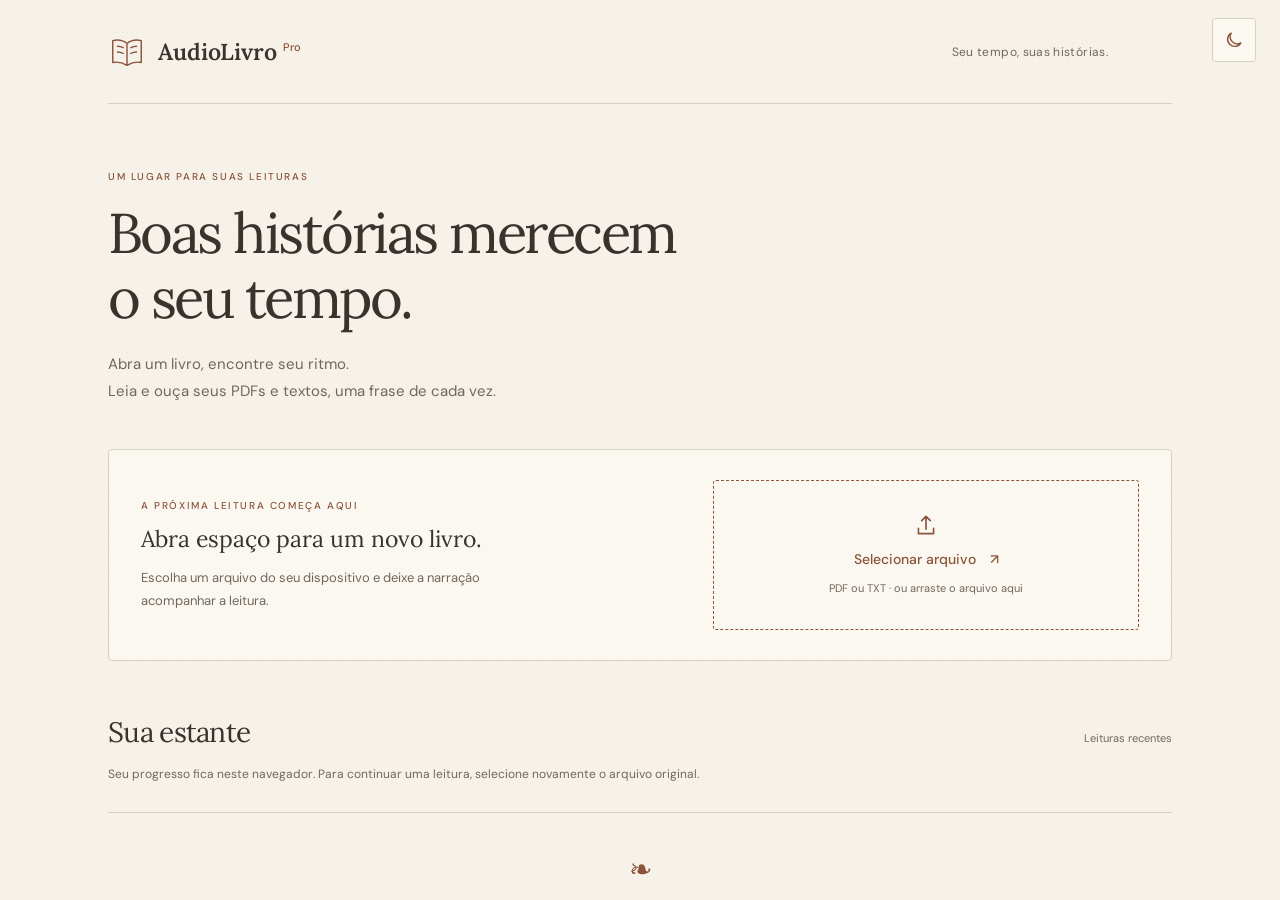
==== commit c12e282d: "merge: integrar main ao redesign editorial do PR #15" ====
--- a/index.html
+++ b/index.html
@@ -4,15 +4,18 @@
 <head>
     <meta charset="UTF-8">
     <meta name="viewport" content="width=device-width, initial-scale=1.0">
+    <meta name="theme-color" content="#0c0c0f">
     <title>AudioLivro Pro</title>
     <link rel="preconnect" href="https://fonts.googleapis.com">
+    <link rel="preconnect" href="https://fonts.gstatic.com" crossorigin>
     <link
         href="https://fonts.googleapis.com/css2?family=Lora:ital,wght@0,400;0,600;1,400&family=DM+Sans:wght@300;400;500&display=swap"
         rel="stylesheet">
-   <link rel="stylesheet" href="style.css">
+    <link rel="stylesheet" href="style.css">
 </head>
 
 <body>
+    <button id="theme-toggle" class="theme-toggle" type="button" onclick="toggleTheme()" aria-label="Ativar modo escuro" title="Ativar modo escuro"></button>
 
 
     <div id="loading-overlay" class="loading-overlay" hidden role="status" aria-live="polite" aria-busy="true" tabindex="-1" aria-labelledby="loading-title" aria-describedby="loading-message">
@@ -75,6 +78,13 @@
             <button type="button" id="btn-appearance" aria-label="Aparência da leitura" aria-expanded="false" aria-controls="reading-appearance" title="Ajustar aparência">Aa</button>
         </header>
 
+        <div class="chapter-toolbar" aria-label="Navegação por seções">
+            <label for="chapter-select">Ir para seção</label>
+            <select id="chapter-select" aria-label="Ir para capítulo ou seção" onchange="goToChapter(this.value)" disabled>
+                <option value="">Detectando seções…</option>
+            </select>
+        </div>
+
         <section id="reading-appearance" class="reading-appearance" aria-labelledby="appearance-title" hidden>
             <div class="appearance-heading">
                 <h2 id="appearance-title">Sua leitura, seu ritmo.</h2>
@@ -111,12 +121,16 @@
         </div>
 
         <footer class="player" aria-label="Controles da narração">
-            <div class="prog-track" id="prog-track" onclick="handleProgClick(event)" title="Clique para ir a um ponto da leitura" aria-hidden="true">
+            <div class="prog-track" id="prog-track" onclick="handleProgClick(event)" title="Clique para ir a um ponto da leitura" role="progressbar" aria-label="Progresso da leitura" aria-valuemin="0" aria-valuemax="100" aria-valuenow="0">
                 <div class="prog-fill" id="prog-fill"></div>
             </div>
             <div class="player-row">
                 <div class="player-position" role="group" aria-label="Posição da leitura">
-                    <span class="player-caption">Frase</span>
+                    <div class="voice-controls">
+                        <select id="voice-select" aria-label="Selecionar voz da narração" title="Selecionar voz da narração">
+                            <option value="">Voz automática</option>
+                        </select>
+                    </div>
                     <span id="pos-txt">0 / 0</span>
                 </div>
                 <div class="player-transport" role="group" aria-label="Reprodução e navegação por frases">
@@ -132,7 +146,7 @@
                 </div>
                 <div class="player-speed">
                     <span class="player-caption" id="speed-label">Velocidade</span>
-                    <button type="button" onclick="cycleSpeed()" id="btn-spd" aria-describedby="speed-label" title="Alternar velocidade da narração">1.00x</button>
+                    <button type="button" onclick="cycleSpeed()" id="btn-spd" aria-describedby="speed-label" title="Alternar velocidade da narração"><span>1.00x</span></button>
                 </div>
             </div>
         </footer>
--- a/style.css
+++ b/style.css
@@ -28,8 +28,7 @@
     -webkit-overflow-scrolling: touch;
 }
 
-@media (prefers-color-scheme: dark) {
-    #screen-import {
+body[data-theme="dark"] #screen-import {
         --paper: #24211e;
         --paper-raised: #2d2924;
         --ink: #eee5d6;
@@ -39,7 +38,6 @@
         --cover: #453c31;
         --cover-ink: #eadcc6;
         color-scheme: dark;
-    }
 }
 
 .import-wrap {
@@ -207,8 +205,7 @@
     background: var(--reader-desk);
 }
 
-@media (prefers-color-scheme: dark) {
-    #screen-reader {
+body[data-theme="dark"] #screen-reader {
         --reader-desk: #24211e;
         --reader-paper: #302a24;
         --reader-ink: #eee3d1;
@@ -218,7 +215,6 @@
         --reader-rule: #50463a;
         --reader-highlight: #52422f;
         --reader-hover: #3b332a;
-    }
 }
 
 #screen-reader .reader-header {
@@ -250,6 +246,33 @@
 
 #screen-reader #btn-appearance { min-width: 44px; border: 1px solid var(--reader-rule); border-radius: 3px; font: 400 19px var(--font-read); }
 #screen-reader #btn-appearance[aria-expanded="true"] { background: var(--reader-highlight); }
+
+/* Main's theme, chapter and voice controls use the editorial palette. */
+body[data-theme="light"] { --bg: #f6f2e9; --bg-surface: #fbf8f1; --text: #38332d; --text-muted: #71675d; --accent: #8b5338; --border: #d9d0c2; color-scheme: light; }
+body[data-theme="dark"] { --bg: #24211e; --bg-surface: #2d2924; --text: #eee5d6; --text-muted: #b8ac9c; --accent: #d2a184; --border: #51473d; color-scheme: dark; }
+body[data-theme="light"] .sent.reading { color: var(--reader-ink); background: var(--reader-highlight); }
+.theme-toggle { position: fixed; z-index: 210; top: 18px; right: 24px; display: grid; place-items: center; width: 44px; height: 44px; border: 1px solid var(--border); border-radius: 3px; background: var(--bg-surface); color: var(--accent); cursor: pointer; }
+.theme-toggle svg { width: 20px; height: 20px; }
+.theme-toggle span { display: none; }
+.theme-toggle:focus-visible { outline: 2px solid var(--accent); outline-offset: 3px; }
+.library-header { padding-right: 64px; }
+#screen-reader .reader-header { padding-right: 88px; }
+.chapter-toolbar { flex-shrink: 0; display: flex; align-items: center; gap: 12px; padding: 6px max(24px, env(safe-area-inset-left)); border-bottom: 1px solid var(--reader-rule); background: var(--reader-paper); color: var(--reader-muted); }
+.chapter-toolbar label { font-size: 11px; }
+#chapter-select, #voice-select { min-width: 0; min-height: 44px; border: 1px solid var(--reader-rule); border-radius: 3px; background: var(--reader-paper); color: var(--reader-ink); font: 400 12px var(--font-ui); }
+#chapter-select { flex: 1; max-width: 440px; padding: 0 8px; }
+#chapter-select:disabled { color: var(--reader-muted); }
+#chapter-select:focus-visible, #voice-select:focus-visible { outline: 2px solid var(--reader-copper); outline-offset: 2px; }
+.player .player-position { gap: 0; }
+.voice-controls { min-width: 0; }
+#voice-select { width: 100%; max-width: 180px; font-size: 11px; }
+@media (max-width: 600px) {
+    .theme-toggle { top: 12px; right: 16px; }
+    #screen-reader.screen .reader-header { padding-right: 72px; }
+    .chapter-toolbar { padding-inline: 16px; }
+    .chapter-toolbar label { display: none; }
+}
+
 .reading-appearance {
     position: absolute;
     z-index: 200;
@@ -288,7 +311,7 @@
 .appearance-options label:has(:focus-visible) { outline: 2px solid var(--reader-copper); outline-offset: 2px; }
 #appearance-reset { width: 100%; margin-top: 24px; }
 #appearance-storage-status { margin-top: 12px; color: var(--reader-muted); font-size: 11px; }
-@media (prefers-color-scheme: dark) { .reading-appearance { color-scheme: dark; } }
+body[data-theme="dark"] .reading-appearance { color-scheme: dark; }
 
 #r-title {
     flex: 1;
@@ -312,17 +335,17 @@
 html,
 body {
     height: 100%;
+    overflow: hidden;
     background: var(--bg);
-    color: var(--text);
-    font-family: var(--font-ui);
-    overflow: hidden;
-}
-
-.screen {
-    height: 100%;
-    display: flex;
-    flex-direction: column;
-}
+    color:var(--text); font-family:var(--font-ui); -webkit-font-smoothing:antialiased;
+}
+button, input { font:inherit; }
+button { -webkit-tap-highlight-color:transparent; }
+button:focus-visible, [role="button"]:focus-visible, .prog-track:focus-visible {
+    outline:2px solid var(--accent); outline-offset:4px;
+}
+
+.screen { height: 100%; min-height: 0; display: flex; flex-direction: column; }
 
 .screen[hidden] {
     display: none !important;
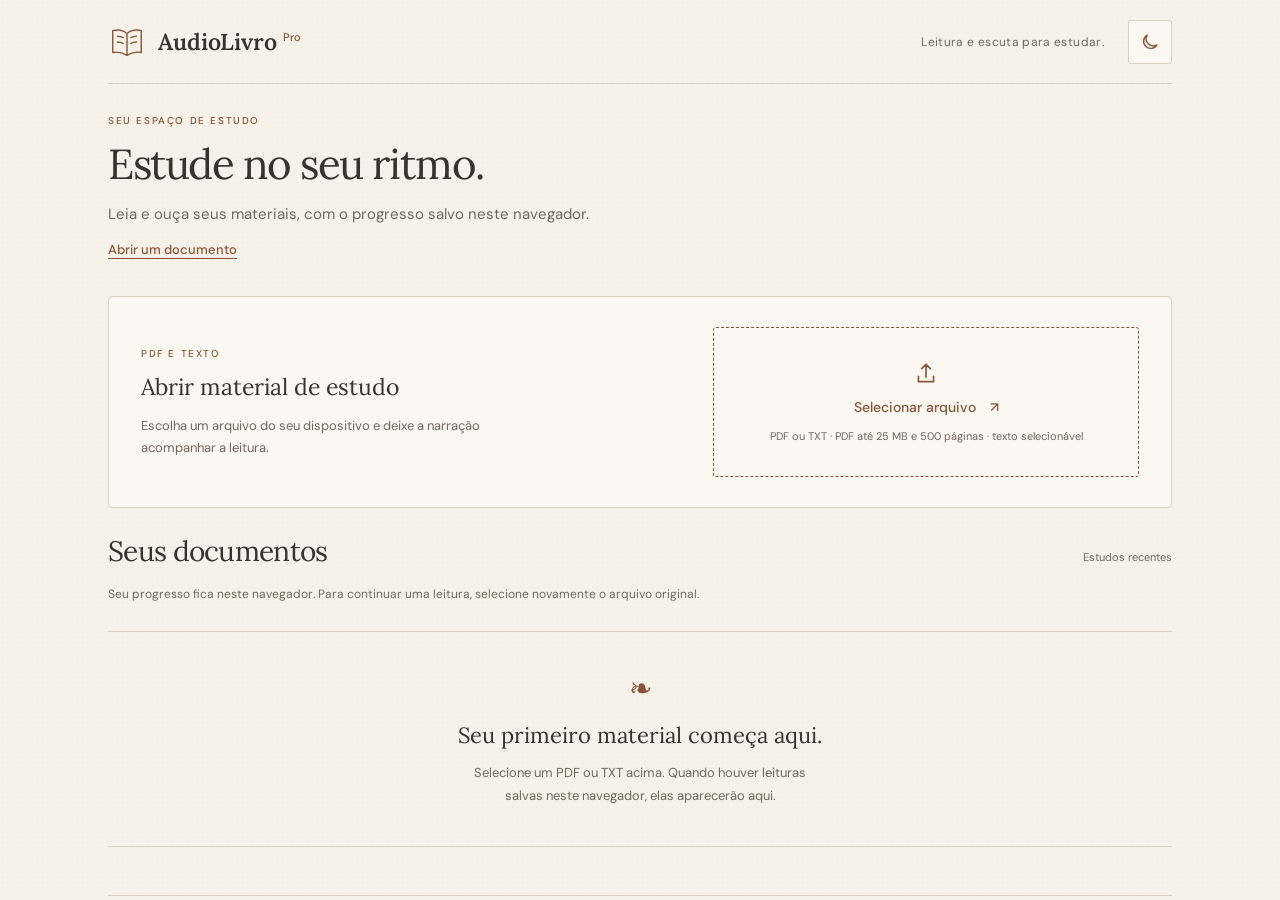
==== commit 6d2ea458: "feat: evolucao editorial, estrutural e de performance (fases 1 a 6) - Documento estruturado: titulos" ====
--- a/index.html
+++ b/index.html
@@ -15,7 +15,6 @@
 </head>
 
 <body>
-    <button id="theme-toggle" class="theme-toggle" type="button" onclick="toggleTheme()" aria-label="Ativar modo escuro" title="Ativar modo escuro"></button>
 
 
     <div id="loading-overlay" class="loading-overlay" hidden role="status" aria-live="polite" aria-busy="true" tabindex="-1" aria-labelledby="loading-title" aria-describedby="loading-message">
@@ -26,55 +25,58 @@
             <div class="loading-progress" id="loading-progress" aria-hidden="true"><span></span></div>
             <div id="loading-percent" class="loading-percent">0%</div>
             <small>Não feche esta página.</small>
+            <button type="button" id="cancel-import">Cancelar importação</button>
         </div>
     </div>
 
     <main id="screen-import" class="screen" aria-labelledby="library-title">
         <div class="import-wrap">
             <header class="library-header">
-                <a class="library-brand" href="./" aria-label="AudioLivro Pro — início">
+                <a class="library-brand" href="./index.html" aria-label="AudioLivro Pro — início">
                     <svg viewBox="0 0 40 40" fill="none" aria-hidden="true"><path d="M20 11C15 7 9 7 5 8v23c5-1 10 0 15 3 5-3 10-4 15-3V8c-4-1-10-1-15 3Zm0 0v23M10 14c2 0 4 .5 6 1.5M10 20c2 0 4 .5 6 1.5M24 15.5c2-1 4-1.5 6-1.5M24 21.5c2-1 4-1.5 6-1.5" stroke="currentColor" stroke-width="1.5" stroke-linecap="round" stroke-linejoin="round"/></svg>
                     <span>AudioLivro <small>Pro</small></span>
                 </a>
-                <span class="library-header-note">Seu tempo, suas histórias.</span>
+                <span class="library-header-note">Leitura e escuta para estudar.</span>
+                <button id="theme-toggle" class="theme-toggle" type="button" onclick="toggleTheme()" aria-label="Ativar modo escuro" title="Ativar modo escuro"></button>
             </header>
 
             <section class="library-intro">
-                <p class="eyebrow">Um lugar para suas leituras</p>
-                <h1 id="library-title">Boas histórias merecem<br>o seu tempo.</h1>
-                <p class="library-description">Abra um livro, encontre seu ritmo.<br>Leia e ouça seus PDFs e textos, uma frase de cada vez.</p>
+                <p class="eyebrow">Seu espaço de estudo</p>
+                <h1 id="library-title">Estude no seu ritmo.</h1>
+                <p class="library-description">Leia e ouça seus materiais, com o progresso salvo neste navegador.</p>
+                <a class="import-shortcut" href="#import-title">Abrir um documento</a>
             </section>
 
             <section class="library-import" aria-labelledby="import-title">
                 <div class="import-copy">
-                    <p class="eyebrow">A próxima leitura começa aqui</p>
-                    <h2 id="import-title">Abra espaço para um novo livro.</h2>
+                    <p class="eyebrow">PDF e texto</p>
+                    <h2 id="import-title" tabindex="-1">Abrir material de estudo</h2>
                     <p>Escolha um arquivo do seu dispositivo e deixe a narração acompanhar a leitura.</p>
                 </div>
                 <button type="button" id="drop-zone" class="drop-zone" onclick="document.getElementById('file-input').click()" aria-describedby="import-formats">
                     <svg viewBox="0 0 24 24" fill="none" aria-hidden="true"><path d="M12 16V4m-4 4 4-4 4 4M5 15v5h14v-5" stroke="currentColor" stroke-width="1.5" stroke-linecap="round" stroke-linejoin="round"/></svg>
                     <span class="import-action">Selecionar arquivo <span aria-hidden="true">↗</span></span>
-                    <span id="import-formats">PDF ou TXT · ou arraste o arquivo aqui</span>
+                    <span id="import-formats">PDF ou TXT · PDF até 25 MB e 500 páginas · texto selecionável</span>
                 </button>
                 <input type="file" id="file-input" accept=".pdf,.txt" hidden>
             </section>
 
             <section id="saved-section" aria-labelledby="recents-title">
                 <div class="shelf-heading">
-                    <h2 id="recents-title">Sua estante</h2>
-                    <span>Leituras recentes</span>
+                    <h2 id="recents-title">Seus documentos</h2>
+                    <span>Estudos recentes</span>
                 </div>
                 <p class="shelf-note">Seu progresso fica neste navegador. Para continuar uma leitura, selecione novamente o arquivo original.</p>
                 <div id="book-list"></div>
             </section>
-            <footer class="library-footer">Entre páginas e palavras, um momento para você.</footer>
+            <footer class="library-footer">Seu progresso fica neste navegador. Para continuar, selecione novamente o original.</footer>
         </div>
     </main>
 
-    <div id="screen-reader" class="screen" hidden>
+    <main id="screen-reader" class="screen" aria-label="Leitura e narração" hidden>
         <header class="reader-header">
             <button type="button" onclick="location.reload()" aria-label="Sair da leitura e voltar à biblioteca"><span aria-hidden="true">←</span> Biblioteca</button>
-            <div id="r-title">—</div>
+            <h1 id="r-title">—</h1>
             <button type="button" id="btn-appearance" aria-label="Aparência da leitura" aria-expanded="false" aria-controls="reading-appearance" title="Ajustar aparência">Aa</button>
         </header>
 
@@ -83,6 +85,7 @@
             <select id="chapter-select" aria-label="Ir para capítulo ou seção" onchange="goToChapter(this.value)" disabled>
                 <option value="">Detectando seções…</option>
             </select>
+            <span id="source-page" class="source-page" aria-label="Página de origem"></span>
         </div>
 
         <section id="reading-appearance" class="reading-appearance" aria-labelledby="appearance-title" hidden>
@@ -121,7 +124,7 @@
         </div>
 
         <footer class="player" aria-label="Controles da narração">
-            <div class="prog-track" id="prog-track" onclick="handleProgClick(event)" title="Clique para ir a um ponto da leitura" role="progressbar" aria-label="Progresso da leitura" aria-valuemin="0" aria-valuemax="100" aria-valuenow="0">
+            <div class="prog-track" id="prog-track" tabindex="0" onclick="handleProgClick(event)" title="Posição: use as setas, Home ou End" role="slider" aria-label="Posição da leitura" aria-valuemin="0" aria-valuemax="100" aria-valuenow="0" aria-valuetext="Nenhuma frase selecionada">
                 <div class="prog-fill" id="prog-fill"></div>
             </div>
             <div class="player-row">
@@ -137,7 +140,7 @@
                     <button type="button" class="cbtn" onclick="prev()" aria-label="Frase anterior" title="Frase anterior">
                         <svg viewBox="0 0 24 24" fill="none" aria-hidden="true"><path d="M6 5v14m12-1-9-6 9-6v12Z" stroke="currentColor" stroke-width="1.5" stroke-linejoin="round" stroke-linecap="round"/></svg>
                     </button>
-                    <button type="button" class="pbtn" id="btn-play" onclick="togglePlay()" aria-label="Reproduzir ou pausar a narração" title="Reproduzir ou pausar">
+                    <button type="button" class="pbtn" id="btn-play" onclick="togglePlay()" aria-label="Reproduzir ou pausar a narração" aria-pressed="false" aria-describedby="playback-status" title="Reproduzir ou pausar">
                         <span id="play-icon" aria-hidden="true">▶</span>
                     </button>
                     <button type="button" class="cbtn" onclick="next()" aria-label="Próxima frase" title="Próxima frase">
@@ -146,11 +149,18 @@
                 </div>
                 <div class="player-speed">
                     <span class="player-caption" id="speed-label">Velocidade</span>
-                    <button type="button" onclick="cycleSpeed()" id="btn-spd" aria-describedby="speed-label" title="Alternar velocidade da narração"><span>1.00x</span></button>
+                    <select id="btn-spd" aria-label="Velocidade da narração" aria-describedby="speed-label" onchange="setSpeed(this.value)" title="Escolher velocidade da narração">
+                        <option value="0.7">0,7×</option>
+                        <option value="1" selected>1×</option>
+                        <option value="1.25">1,25×</option>
+                        <option value="1.5">1,5×</option>
+                        <option value="2">2×</option>
+                    </select>
                 </div>
             </div>
         </footer>
-    </div>
+        <p id="playback-status" class="playback-status" role="status" aria-live="polite"></p>
+    </main>
     <script src="config.js"></script>
     <script src="script.js"></script>
     <script src="reading-preferences.js"></script>
--- a/style.css
+++ b/style.css
@@ -52,7 +52,7 @@
     align-items: center;
     justify-content: space-between;
     gap: 24px;
-    min-height: 104px;
+    min-height: 84px;
     border-bottom: 1px solid var(--rule);
 }
 
@@ -68,10 +68,11 @@
 
 .library-brand svg { width: 38px; height: 38px; color: var(--copper); }
 .library-brand small { font: 500 11px var(--font-ui); color: var(--copper); vertical-align: super; }
-.library-header-note { color: var(--ink-soft); font-size: 12px; letter-spacing: 0.03em; }
-.library-intro { padding: 64px 0 44px; }
+.library-header-note { margin-left: auto; color: var(--ink-soft); font-size: 12px; letter-spacing: 0.03em; }
+.library-intro { padding: 28px 0 24px; }
 .eyebrow { color: var(--copper); font-size: 10px; font-weight: 500; letter-spacing: 0.16em; text-transform: uppercase; line-height: 1.7; }
-.library-intro h1 { margin: 16px 0 20px; font: 400 clamp(36px, 4.8vw, 56px)/1.16 var(--font-read); letter-spacing: -0.045em; }
+.library-intro h1 { margin: 10px 0 12px; font: 400 clamp(30px, 3.8vw, 42px)/1.2 var(--font-read); letter-spacing: -0.035em; }
+.import-shortcut { display: inline-block; min-height: 44px; padding-block: 12px; color: var(--copper); font: 500 13px/20px var(--font-ui); text-underline-offset: 4px; }
 .library-description { color: var(--ink-soft); font-size: 15px; line-height: 1.8; }
 
 .library-import {
@@ -109,7 +110,7 @@
 .drop-zone:hover, .drop-zone.is-dragover { background: var(--paper); border-style: solid; }
 #screen-import :focus-visible { outline: 2px solid var(--copper); outline-offset: 5px; }
 
-#saved-section { margin-top: 52px; }
+#saved-section { margin: 24px 0 32px; }
 .shelf-heading { display: flex; align-items: baseline; justify-content: space-between; gap: 16px; }
 .shelf-heading h2 { font: 400 28px/1.4 var(--font-read); letter-spacing: -0.025em; }
 .shelf-heading > span { color: var(--ink-soft); font-size: 11px; }
@@ -168,8 +169,8 @@
     .import-wrap { padding: 0 22px; }
     .library-header { min-height: 84px; }
     .library-header-note { display: none; }
-    .library-intro { padding: 40px 0 30px; }
-    .library-intro h1 { font-size: clamp(32px, 7vw, 44px); }
+    .library-intro { padding: 24px 0 16px; }
+    .library-intro h1 { font-size: 30px; }
     .library-description { font-size: 14px; }
     .library-import { grid-template-columns: minmax(0, 1fr); gap: 24px; padding: 24px; }
     .import-copy h2 { font-size: 22px; }
@@ -255,7 +256,9 @@
 .theme-toggle svg { width: 20px; height: 20px; }
 .theme-toggle span { display: none; }
 .theme-toggle:focus-visible { outline: 2px solid var(--accent); outline-offset: 3px; }
-.library-header { padding-right: 64px; }
+.library-header { padding-right: 0; }
+.library-header .theme-toggle { position: static; flex-shrink: 0; }
+#screen-reader .reader-header #theme-toggle { position: fixed; width: 44px; height: 44px; border: 1px solid var(--reader-rule); background: var(--reader-paper); padding: 8px; }
 #screen-reader .reader-header { padding-right: 88px; }
 .chapter-toolbar { flex-shrink: 0; display: flex; align-items: center; gap: 12px; padding: 6px max(24px, env(safe-area-inset-left)); border-bottom: 1px solid var(--reader-rule); background: var(--reader-paper); color: var(--reader-muted); }
 .chapter-toolbar label { font-size: 11px; }
@@ -381,6 +384,21 @@
     border-top: 1px solid var(--reader-copper);
 }
 
+.reader-block { margin: 0 0 1.1em; scroll-margin-block: 24px; }
+.reader-block:last-child { margin-bottom: 0; }
+.reading-inner h2, .reading-inner h3, .reading-inner h4 {
+    font-family: var(--font-read); font-weight: 600; line-height: 1.4;
+    color: var(--reader-ink); margin-top: 1.8em; margin-bottom: 0.8em;
+}
+.reading-inner h2 { font-size: 1.4em; }
+.reading-inner h3 { font-size: 1.2em; }
+.reading-inner h4 { font-size: 1.08em; }
+.reading-inner > .reader-block:first-child { margin-top: 0; }
+.reference-text { font-size: 0.9em; overflow-wrap: anywhere; }
+.source-page { flex-shrink: 0; font: 400 11px var(--font-ui); color: var(--reader-muted); margin-left: auto; }
+.playback-status { flex-shrink: 0; margin: 0; padding: 6px 16px; background: var(--reader-paper); color: var(--reader-muted); font: 400 11px/1.4 var(--font-ui); }
+#cancel-import { min-height: 44px; margin-top: 16px; padding: 8px 16px; border: 1px solid var(--border); border-radius: 3px; background: var(--bg-surface); color: var(--text); font: inherit; cursor: pointer; }
+
 .sent {
     font: inherit;
     color: var(--reader-ink);
@@ -392,7 +410,7 @@
     box-decoration-break: clone;
 }
 
-.sent:has(~ .sent.reading) { color: var(--reader-read); }
+.sent.already-read { color: var(--reader-read); }
 
 .sent:hover {
     background: var(--reader-hover);
@@ -463,7 +481,7 @@
 }
 
 .player-position { display: flex; flex-direction: column; gap: 5px; min-width: 0; }
-.player-caption { display: block; color: var(--reader-muted); font: 400 9px/10px var(--font-ui); letter-spacing: 0.06em; }
+.player-caption { display: block; color: var(--reader-muted); font: 400 11px/14px var(--font-ui); }
 #pos-txt { color: var(--reader-muted); font: 400 12px/1.5 var(--font-ui); font-variant-numeric: tabular-nums; white-space: nowrap; overflow: hidden; text-overflow: ellipsis; }
 .player-transport { display: flex; align-items: center; gap: 12px; }
 .player-speed { justify-self: end; text-align: center; }
@@ -500,6 +518,8 @@
 .cbtn { display: grid; place-items: center; }
 .cbtn svg { width: 20px; height: 20px; pointer-events: none; }
 #btn-spd { min-width: 64px; padding: 0 8px; font-size: 12px; font-variant-numeric: tabular-nums; }
+#btn-spd { background: var(--reader-paper); border-color: var(--reader-rule); color: var(--reader-ink); font-family: var(--font-ui); cursor: pointer; }
+#btn-spd:focus-visible { outline: 2px solid var(--reader-copper); outline-offset: 2px; }
 .cbtn:hover:not(:disabled), #btn-spd:hover:not(:disabled) { background: var(--reader-hover); border-color: var(--reader-rule); }
 body[aria-busy="true"] .player { opacity: 0.5; }
 
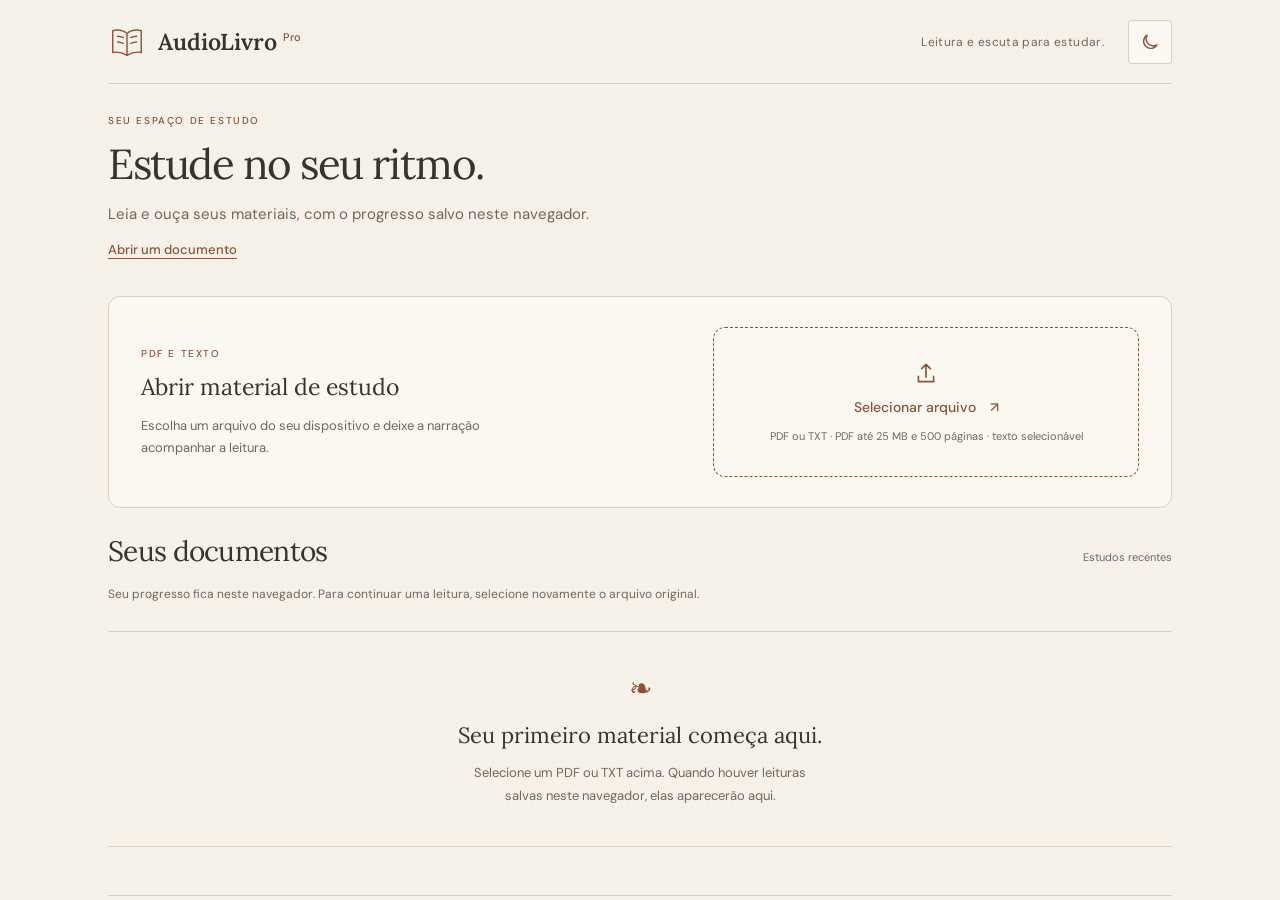
==== commit 0a42c6eb: "feat(reader): redesign imersivo com player flutuante em Liquid Glass real e cabecalho reorganizado" ====
--- a/index.html
+++ b/index.html
@@ -75,18 +75,34 @@
 
     <main id="screen-reader" class="screen" aria-label="Leitura e narração" hidden>
         <header class="reader-header">
-            <button type="button" onclick="location.reload()" aria-label="Sair da leitura e voltar à biblioteca"><span aria-hidden="true">←</span> Biblioteca</button>
-            <h1 id="r-title">—</h1>
-            <button type="button" id="btn-appearance" aria-label="Aparência da leitura" aria-expanded="false" aria-controls="reading-appearance" title="Ajustar aparência">Aa</button>
+            <div class="reader-header-main">
+                <button type="button" class="reader-back-btn" onclick="location.reload()" aria-label="Sair da leitura e voltar à biblioteca"><span aria-hidden="true">←</span> <span class="back-text">Biblioteca</span></button>
+                <div class="reader-title-wrap">
+                    <h1 id="r-title">—</h1>
+                    <div class="reader-meta-badges">
+                        <span id="source-page" class="source-page" aria-label="Página de origem"></span>
+                        <span id="pos-txt" class="pos-txt" aria-label="Progresso da leitura">0 / 0</span>
+                    </div>
+                </div>
+            </div>
+
+            <div class="reader-header-actions" role="toolbar" aria-label="Ajustes e controles da leitura">
+                <select id="chapter-select" aria-label="Ir para capítulo ou seção" onchange="goToChapter(this.value)" disabled title="Ir para seção">
+                    <option value="">Detectando seções…</option>
+                </select>
+                <select id="voice-select" aria-label="Selecionar voz da narração" title="Selecionar voz da narração">
+                    <option value="">Voz automática</option>
+                </select>
+                <select id="btn-spd" aria-label="Velocidade da narração" onchange="setSpeed(this.value)" title="Escolher velocidade da narração">
+                    <option value="0.7">0,7×</option>
+                    <option value="1" selected>1×</option>
+                    <option value="1.25">1,25×</option>
+                    <option value="1.5">1,5×</option>
+                    <option value="2">2×</option>
+                </select>
+                <button type="button" id="btn-appearance" aria-label="Aparência da leitura" aria-expanded="false" aria-controls="reading-appearance" title="Ajustar aparência">Aa</button>
+            </div>
         </header>
-
-        <div class="chapter-toolbar" aria-label="Navegação por seções">
-            <label for="chapter-select">Ir para seção</label>
-            <select id="chapter-select" aria-label="Ir para capítulo ou seção" onchange="goToChapter(this.value)" disabled>
-                <option value="">Detectando seções…</option>
-            </select>
-            <span id="source-page" class="source-page" aria-label="Página de origem"></span>
-        </div>
 
         <section id="reading-appearance" class="reading-appearance" aria-labelledby="appearance-title" hidden>
             <div class="appearance-heading">
@@ -123,46 +139,27 @@
             <article id="reading-inner" class="reading-inner" aria-label="Texto do livro"></article>
         </div>
 
-        <footer class="player" aria-label="Controles da narração">
+        <footer class="player liquid-glass-player" id="player-card" aria-label="Controles da narração">
             <div class="prog-track" id="prog-track" tabindex="0" onclick="handleProgClick(event)" title="Posição: use as setas, Home ou End" role="slider" aria-label="Posição da leitura" aria-valuemin="0" aria-valuemax="100" aria-valuenow="0" aria-valuetext="Nenhuma frase selecionada">
                 <div class="prog-fill" id="prog-fill"></div>
             </div>
-            <div class="player-row">
-                <div class="player-position" role="group" aria-label="Posição da leitura">
-                    <div class="voice-controls">
-                        <select id="voice-select" aria-label="Selecionar voz da narração" title="Selecionar voz da narração">
-                            <option value="">Voz automática</option>
-                        </select>
-                    </div>
-                    <span id="pos-txt">0 / 0</span>
-                </div>
-                <div class="player-transport" role="group" aria-label="Reprodução e navegação por frases">
-                    <button type="button" class="cbtn" onclick="prev()" aria-label="Frase anterior" title="Frase anterior">
-                        <svg viewBox="0 0 24 24" fill="none" aria-hidden="true"><path d="M6 5v14m12-1-9-6 9-6v12Z" stroke="currentColor" stroke-width="1.5" stroke-linejoin="round" stroke-linecap="round"/></svg>
-                    </button>
-                    <button type="button" class="pbtn" id="btn-play" onclick="togglePlay()" aria-label="Reproduzir ou pausar a narração" aria-pressed="false" aria-describedby="playback-status" title="Reproduzir ou pausar">
-                        <span id="play-icon" aria-hidden="true">▶</span>
-                    </button>
-                    <button type="button" class="cbtn" onclick="next()" aria-label="Próxima frase" title="Próxima frase">
-                        <svg viewBox="0 0 24 24" fill="none" aria-hidden="true"><path d="M18 5v14M6 18l9-6-9-6v12Z" stroke="currentColor" stroke-width="1.5" stroke-linejoin="round" stroke-linecap="round"/></svg>
-                    </button>
-                </div>
-                <div class="player-speed">
-                    <span class="player-caption" id="speed-label">Velocidade</span>
-                    <select id="btn-spd" aria-label="Velocidade da narração" aria-describedby="speed-label" onchange="setSpeed(this.value)" title="Escolher velocidade da narração">
-                        <option value="0.7">0,7×</option>
-                        <option value="1" selected>1×</option>
-                        <option value="1.25">1,25×</option>
-                        <option value="1.5">1,5×</option>
-                        <option value="2">2×</option>
-                    </select>
-                </div>
+            <div class="player-controls" role="group" aria-label="Reprodução e navegação por frases">
+                <button type="button" class="cbtn" id="btn-prev" onclick="prev()" aria-label="Frase anterior" title="Frase anterior">
+                    <svg viewBox="0 0 24 24" fill="none" aria-hidden="true"><path d="M6 5v14m12-1-9-6 9-6v12Z" stroke="currentColor" stroke-width="1.5" stroke-linejoin="round" stroke-linecap="round"/></svg>
+                </button>
+                <button type="button" class="pbtn" id="btn-play" onclick="togglePlay()" aria-label="Reproduzir ou pausar a narração" aria-pressed="false" aria-describedby="playback-status" title="Reproduzir ou pausar">
+                    <span id="play-icon" aria-hidden="true">▶</span>
+                </button>
+                <button type="button" class="cbtn" id="btn-next" onclick="next()" aria-label="Próxima frase" title="Próxima frase">
+                    <svg viewBox="0 0 24 24" fill="none" aria-hidden="true"><path d="M18 5v14M6 18l9-6-9-6v12Z" stroke="currentColor" stroke-width="1.5" stroke-linejoin="round" stroke-linecap="round"/></svg>
+                </button>
             </div>
         </footer>
-        <p id="playback-status" class="playback-status" role="status" aria-live="polite"></p>
+        <p id="playback-status" class="playback-status sr-only" role="status" aria-live="polite"></p>
     </main>
     <script src="config.js"></script>
     <script src="script.js"></script>
     <script src="reading-preferences.js"></script>
+    <script src="liquid-glass.js"></script>
 </body>
 </html>
--- a/style.css
+++ b/style.css
@@ -83,7 +83,7 @@
     padding: 30px 32px;
     background: var(--paper-raised);
     border: 1px solid var(--rule);
-    border-radius: 4px;
+    border-radius: 12px;
 }
 
 .import-copy h2 { margin: 9px 0 12px; font: 400 23px/1.4 var(--font-read); }
@@ -97,7 +97,7 @@
     min-height: 150px;
     padding: 20px 16px;
     border: 1px dashed var(--copper);
-    border-radius: 3px;
+    border-radius: 12px;
     background: transparent;
     color: var(--copper);
     font-family: var(--font-ui);
@@ -192,61 +192,208 @@
 /* Superfície editorial: tokens próprios preservam a biblioteca e o player. */
 #screen-reader {
     position: relative;
+    display: flex;
+    flex-direction: column;
+    height: 100vh;
+    overflow: hidden;
+    padding-bottom: 0;
     --reader-desk: #ece6da;
     --reader-paper: #faf6ed;
     --reader-ink: #3b342e;
-    --reader-read: #665c51;
+    --reader-read: #786b5e;
     --reader-muted: #716557;
     --reader-copper: #8b5338;
+    --reader-copper-bright: #c77747;
+    --reader-copper-deep: #6f3e26;
     --reader-rule: #dcd2c2;
     --reader-highlight: #eadcc2;
     --reader-hover: #f0e8d8;
-    --reader-player-space: 128px;
-    padding-bottom: calc(var(--reader-player-space) + env(safe-area-inset-bottom));
     background: var(--reader-desk);
 }
 
 body[data-theme="dark"] #screen-reader {
-        --reader-desk: #24211e;
-        --reader-paper: #302a24;
-        --reader-ink: #eee3d1;
-        --reader-read: #c4b6a2;
-        --reader-muted: #b9aa96;
-        --reader-copper: #d2a184;
-        --reader-rule: #50463a;
-        --reader-highlight: #52422f;
-        --reader-hover: #3b332a;
+    --reader-desk: #24211e;
+    --reader-paper: #302a24;
+    --reader-ink: #eee3d1;
+    --reader-read: #b0a08d;
+    --reader-muted: #b9aa96;
+    --reader-copper: #d2a184;
+    --reader-copper-bright: #d99166;
+    --reader-copper-deep: #543725;
+    --reader-rule: #50463a;
+    --reader-highlight: #52422f;
+    --reader-hover: #3b332a;
 }
 
 #screen-reader .reader-header {
     flex-shrink: 0;
-    min-height: 80px;
-    padding: max(16px, env(safe-area-inset-top)) max(24px, env(safe-area-inset-right)) 16px max(24px, env(safe-area-inset-left));
-    gap: 24px;
+    min-height: 64px;
+    padding: max(10px, env(safe-area-inset-top)) max(20px, env(safe-area-inset-right)) 10px max(20px, env(safe-area-inset-left));
+    display: flex;
+    align-items: center;
+    justify-content: space-between;
+    gap: 16px;
+    background: var(--reader-paper);
     border-bottom: 1px solid var(--reader-rule);
-    display: flex;
-    align-items: center;
-    background: var(--reader-paper);
-}
-
-#screen-reader .reader-header button {
+    z-index: 50;
+}
+
+.reader-header-main {
+    display: flex;
+    align-items: center;
+    gap: 14px;
+    min-width: 0;
+    flex: 1 1 auto;
+}
+
+.reader-back-btn {
     background: none;
     border: none;
     min-height: 44px;
+    min-width: 44px;
     flex-shrink: 0;
-    padding: 8px 4px;
+    padding: 8px 6px;
     color: var(--reader-copper);
-    font: 500 12px var(--font-ui);
+    font: 500 13px var(--font-ui);
     cursor: pointer;
-}
-
-#screen-reader .reader-header button span { margin-right: 8px; }
-#screen-reader .reader-header button:hover { text-decoration: underline; text-underline-offset: 4px; }
-#screen-reader .reader-header button:focus-visible,
-#screen-reader .reading-area:focus-visible { outline: 2px solid var(--reader-copper); outline-offset: -3px; }
-
-#screen-reader #btn-appearance { min-width: 44px; border: 1px solid var(--reader-rule); border-radius: 3px; font: 400 19px var(--font-read); }
-#screen-reader #btn-appearance[aria-expanded="true"] { background: var(--reader-highlight); }
+    display: inline-flex;
+    align-items: center;
+    gap: 6px;
+    border-radius: 4px;
+}
+.reader-back-btn:hover {
+    text-decoration: underline;
+    text-underline-offset: 4px;
+}
+.reader-back-btn:focus-visible,
+#screen-reader .reading-area:focus-visible {
+    outline: 2px solid var(--reader-copper);
+    outline-offset: 2px;
+}
+
+.reader-title-wrap {
+    display: flex;
+    align-items: baseline;
+    gap: 10px;
+    min-width: 0;
+    overflow: hidden;
+}
+
+#r-title {
+    margin: 0;
+    font: 600 15px/1.3 var(--font-read);
+    color: var(--reader-ink);
+    white-space: nowrap;
+    overflow: hidden;
+    text-overflow: ellipsis;
+}
+
+.reader-meta-badges {
+    display: flex;
+    align-items: center;
+    gap: 6px;
+    flex-shrink: 0;
+}
+
+.source-page,
+.pos-txt {
+    font: 400 11px/1.4 var(--font-ui);
+    color: var(--reader-muted);
+    font-variant-numeric: tabular-nums;
+    white-space: nowrap;
+}
+
+.source-page {
+    padding: 2px 7px;
+    border-radius: 9999px;
+    background: var(--reader-hover);
+    border: 1px solid var(--reader-rule);
+}
+
+.reader-header-actions {
+    display: flex;
+    align-items: center;
+    gap: 8px;
+    flex-shrink: 0;
+}
+
+#screen-reader #chapter-select,
+#screen-reader #voice-select,
+#screen-reader #btn-spd {
+    min-height: 44px;
+    min-width: 44px;
+    padding: 0 10px;
+    border: 1px solid var(--reader-rule);
+    border-radius: 9999px;
+    background: var(--reader-paper);
+    color: var(--reader-ink);
+    font: 400 12px var(--font-ui);
+    cursor: pointer;
+    transition: border-color 140ms ease, background-color 140ms ease;
+}
+
+#screen-reader #chapter-select {
+    max-width: 220px;
+}
+
+#screen-reader #voice-select {
+    max-width: 140px;
+}
+
+#screen-reader #btn-spd {
+    min-width: 56px;
+    text-align: center;
+    font-variant-numeric: tabular-nums;
+    font-weight: 500;
+}
+
+#screen-reader #chapter-select:hover:not(:disabled),
+#screen-reader #voice-select:hover:not(:disabled),
+#screen-reader #btn-spd:hover:not(:disabled) {
+    background: var(--reader-hover);
+    border-color: var(--reader-copper);
+}
+
+#screen-reader #chapter-select:focus-visible,
+#screen-reader #voice-select:focus-visible,
+#screen-reader #btn-spd:focus-visible {
+    outline: 2px solid var(--reader-copper);
+    outline-offset: 2px;
+}
+
+#screen-reader #chapter-select:disabled {
+    opacity: 0.5;
+    cursor: default;
+}
+
+#screen-reader #btn-appearance {
+    min-width: 44px;
+    min-height: 44px;
+    border: 1px solid var(--reader-rule);
+    border-radius: 9999px;
+    background: var(--reader-paper);
+    color: var(--reader-copper);
+    font: 400 18px var(--font-read);
+    display: grid;
+    place-items: center;
+    cursor: pointer;
+    transition: background-color 140ms ease, border-color 140ms ease;
+}
+
+#screen-reader #btn-appearance:hover {
+    background: var(--reader-hover);
+    border-color: var(--reader-copper);
+}
+
+#screen-reader #btn-appearance[aria-expanded="true"] {
+    background: var(--reader-highlight);
+    border-color: var(--reader-copper);
+}
+
+#screen-reader #btn-appearance:focus-visible {
+    outline: 2px solid var(--reader-copper);
+    outline-offset: 2px;
+}
 
 /* Main's theme, chapter and voice controls use the editorial palette. */
 body[data-theme="light"] { --bg: #f6f2e9; --bg-surface: #fbf8f1; --text: #38332d; --text-muted: #71675d; --accent: #8b5338; --border: #d9d0c2; color-scheme: light; }
@@ -258,22 +405,85 @@
 .theme-toggle:focus-visible { outline: 2px solid var(--accent); outline-offset: 3px; }
 .library-header { padding-right: 0; }
 .library-header .theme-toggle { position: static; flex-shrink: 0; }
-#screen-reader .reader-header #theme-toggle { position: fixed; width: 44px; height: 44px; border: 1px solid var(--reader-rule); background: var(--reader-paper); padding: 8px; }
-#screen-reader .reader-header { padding-right: 88px; }
-.chapter-toolbar { flex-shrink: 0; display: flex; align-items: center; gap: 12px; padding: 6px max(24px, env(safe-area-inset-left)); border-bottom: 1px solid var(--reader-rule); background: var(--reader-paper); color: var(--reader-muted); }
-.chapter-toolbar label { font-size: 11px; }
-#chapter-select, #voice-select { min-width: 0; min-height: 44px; border: 1px solid var(--reader-rule); border-radius: 3px; background: var(--reader-paper); color: var(--reader-ink); font: 400 12px var(--font-ui); }
-#chapter-select { flex: 1; max-width: 440px; padding: 0 8px; }
-#chapter-select:disabled { color: var(--reader-muted); }
-#chapter-select:focus-visible, #voice-select:focus-visible { outline: 2px solid var(--reader-copper); outline-offset: 2px; }
-.player .player-position { gap: 0; }
-.voice-controls { min-width: 0; }
-#voice-select { width: 100%; max-width: 180px; font-size: 11px; }
-@media (max-width: 600px) {
-    .theme-toggle { top: 12px; right: 16px; }
-    #screen-reader.screen .reader-header { padding-right: 72px; }
-    .chapter-toolbar { padding-inline: 16px; }
-    .chapter-toolbar label { display: none; }
+
+/* Theme toggle inside reader header */
+#screen-reader .reader-header #theme-toggle {
+    position: static;
+    min-width: 44px;
+    min-height: 44px;
+    width: 44px;
+    height: 44px;
+    border: 1px solid var(--reader-rule);
+    border-radius: 9999px;
+    background: var(--reader-paper);
+    padding: 8px;
+    color: var(--reader-copper);
+    cursor: pointer;
+    display: grid;
+    place-items: center;
+    flex-shrink: 0;
+}
+
+#screen-reader .reader-header #theme-toggle:hover {
+    background: var(--reader-hover);
+    border-color: var(--reader-copper);
+}
+
+#screen-reader .reader-header #theme-toggle:focus-visible {
+    outline: 2px solid var(--reader-copper);
+    outline-offset: 2px;
+}
+
+@media (max-width: 680px) {
+    #screen-reader .reader-header {
+        flex-direction: column;
+        align-items: stretch;
+        gap: 8px;
+        min-height: auto;
+        padding: max(8px, env(safe-area-inset-top)) 12px 8px;
+    }
+
+    .reader-header-main {
+        justify-content: space-between;
+    }
+
+    .reader-header-actions {
+        display: flex;
+        align-items: center;
+        justify-content: space-between;
+        gap: 4px;
+        width: 100%;
+    }
+
+    #screen-reader #chapter-select {
+        flex: 1 1 auto;
+        min-width: 68px;
+        max-width: none;
+        padding: 0 4px;
+        font-size: 11px;
+    }
+
+    #screen-reader #voice-select {
+        flex: 1 1 auto;
+        min-width: 68px;
+        max-width: none;
+        padding: 0 4px;
+        font-size: 11px;
+    }
+
+    #screen-reader #btn-spd {
+        min-width: 44px;
+        padding: 0 2px;
+        font-size: 11px;
+    }
+
+    #screen-reader #btn-appearance,
+    #screen-reader .reader-header #theme-toggle {
+        min-width: 44px;
+        width: 44px;
+        height: 44px;
+        flex-shrink: 0;
+    }
 }
 
 .reading-appearance {
@@ -282,7 +492,8 @@
     top: calc(88px + env(safe-area-inset-top));
     right: max(24px, env(safe-area-inset-right));
     width: min(340px, calc(100% - 32px));
-    max-height: calc(100% - 104px - env(safe-area-inset-top) - var(--reader-player-space) - env(safe-area-inset-bottom));
+    top: calc(72px + env(safe-area-inset-top));
+    max-height: calc(100vh - 80px - env(safe-area-inset-top) - 110px - env(safe-area-inset-bottom));
     overflow-y: auto;
     padding: 20px;
     border: 1px solid var(--reader-rule);
@@ -355,25 +566,37 @@
 }
 
 .reading-area {
-    flex: 1;
+    flex: 1 1 auto;
     min-height: 0;
+    width: 100%;
     overflow-y: auto;
-    padding: 40px max(24px, env(safe-area-inset-right)) 24px max(24px, env(safe-area-inset-left));
+    overscroll-behavior-y: contain;
+    padding: 0;
     scroll-behavior: smooth;
-    scroll-padding-block: 32px;
+    scroll-padding-top: 24px;
+    scroll-padding-bottom: 120px;
     -webkit-overflow-scrolling: touch;
 }
 
 .reading-inner {
-    max-width: var(--reading-page-width, 820px);
+    max-width: var(--reading-page-width, 780px);
     min-height: 100%;
     margin: 0 auto;
-    padding: 52px 76px 72px;
-    border: 1px solid var(--reader-rule);
+    padding: 48px max(36px, env(safe-area-inset-right)) calc(160px + env(safe-area-inset-bottom)) max(36px, env(safe-area-inset-left));
+    border-left: 1px solid var(--reader-rule);
+    border-right: 1px solid var(--reader-rule);
     background: var(--reader-paper);
     color: var(--reader-ink);
     font: 400 var(--reading-font-size, 20px)/var(--reading-line-height, 1.95) var(--font-read);
     overflow-wrap: anywhere;
+    box-shadow: 0 0 40px rgba(0, 0, 0, 0.03);
+}
+
+@media (max-width: 600px) {
+    .reading-inner {
+        border-inline: 0;
+        padding: 28px max(20px, env(safe-area-inset-right)) calc(150px + env(safe-area-inset-bottom)) max(20px, env(safe-area-inset-left));
+    }
 }
 
 .reading-inner::before {
@@ -422,112 +645,210 @@
 .sent.reading {
     color: var(--reader-ink);
     background: var(--reader-highlight);
-    text-decoration: underline;
-    text-decoration-color: var(--reader-copper);
-    text-decoration-thickness: 1px;
-    text-underline-offset: 4px;
-}
-
+    border-radius: 4px;
+    box-shadow: 0 0 0 1px var(--reader-copper);
+}
+
+.player.liquid-glass-player,
 .player {
-    background: var(--reader-paper);
-    color: var(--reader-ink);
-    border: 1px solid var(--reader-rule);
-    border-radius: 4px;
-    padding: 0 20px calc(8px + env(safe-area-inset-bottom));
     position: fixed;
+    bottom: max(24px, calc(16px + env(safe-area-inset-bottom)));
     left: 50%;
     transform: translateX(-50%);
-    bottom: 12px;
-    width: min(820px, calc(100% - 48px));
+    width: min(380px, calc(100% - 32px));
+    height: 72px;
+    padding: 8px 18px 10px;
+    border-radius: 9999px;
     z-index: 100;
-}
-
-.player::before {
+    
+    /* Fallback para navegadores sem filtro SVG */
+    background: rgba(46, 34, 26, 0.78);
+    backdrop-filter: blur(16px) saturate(130%);
+    -webkit-backdrop-filter: blur(16px) saturate(130%);
+
+    /* Refração de vidro óptico real com SVG displacement map */
+    backdrop-filter: url(#liquid-glass-refraction) blur(6px) saturate(130%);
+    -webkit-backdrop-filter: url(#liquid-glass-refraction) blur(6px) saturate(130%);
+    
+    /* Bordas de lente física e reflexos de borda */
+    border: 1px solid rgba(220, 190, 160, 0.32);
+    box-shadow:
+        0 16px 36px -6px rgba(18, 12, 8, 0.45),
+        0 6px 16px -2px rgba(18, 12, 8, 0.28),
+        inset 0 1.5px 1.5px rgba(255, 245, 235, 0.5),
+        inset 0 -1.5px 2px rgba(0, 0, 0, 0.4);
+    
+    display: flex;
+    flex-direction: column;
+    justify-content: center;
+    gap: 6px;
+    isolation: isolate;
+    overflow: hidden;
+    color: #f7f1e7;
+    box-sizing: border-box;
+}
+
+body[data-theme="dark"] .player.liquid-glass-player,
+body[data-theme="dark"] .player {
+    background: rgba(26, 20, 16, 0.84);
+    border: 1px solid rgba(230, 180, 140, 0.26);
+    box-shadow:
+        0 18px 40px -6px rgba(0, 0, 0, 0.65),
+        0 6px 16px -2px rgba(0, 0, 0, 0.4),
+        inset 0 1.5px 1.5px rgba(255, 220, 190, 0.35),
+        inset 0 -1.5px 2px rgba(0, 0, 0, 0.6);
+}
+
+/* Reflexo especular dinâmico responsivo ao cursor */
+.player.liquid-glass-player::after,
+.player::after {
     content: '';
     position: absolute;
-    top: -1px;
-    left: 20px;
-    width: 24px;
-    height: 3px;
-    background: var(--reader-copper);
+    inset: 0;
+    border-radius: inherit;
+    pointer-events: none;
+    background: radial-gradient(
+        circle 190px at var(--glass-x, 50%) var(--glass-y, 35%),
+        rgba(255, 250, 240, 0.22) 0%,
+        rgba(255, 245, 230, 0.06) 45%,
+        transparent 70%
+    );
+    opacity: 0.9;
+    mix-blend-mode: overlay;
+    transition: opacity 180ms ease;
 }
 
 .prog-track {
-    height: 44px;
+    position: relative;
+    z-index: 2;
+    height: 12px;
+    display: flex;
+    align-items: center;
     cursor: pointer;
-    position: relative;
     touch-action: manipulation;
 }
 
 .prog-track::before,
 #prog-fill {
+    height: 3px;
+    border-radius: 9999px;
+    pointer-events: none;
+}
+
+.prog-track::before {
+    content: '';
+    width: 100%;
+    background: rgba(255, 255, 255, 0.22);
+}
+
+#prog-fill {
     position: absolute;
-    top: 50%;
     left: 0;
-    height: 3px;
-    transform: translateY(-50%);
-    border-radius: 2px;
+    width: 0%;
+    background: linear-gradient(90deg, #d8895b, #c77747);
+    box-shadow: 0 0 6px rgba(216, 137, 91, 0.5);
+    transition: width 160ms ease;
+}
+
+.player-controls {
+    position: relative;
+    z-index: 2;
+    display: flex;
+    align-items: center;
+    justify-content: center;
+    gap: 16px;
+}
+
+.player button {
+    font-family: var(--font-ui);
+    cursor: pointer;
+    touch-action: manipulation;
+    border-radius: 50%;
+    transition: transform 120ms ease, background-color 140ms ease, opacity 140ms ease;
+}
+
+.player button:focus-visible {
+    outline: 2px solid #e0986e;
+    outline-offset: 3px;
+}
+
+.player button:disabled {
+    opacity: 0.35;
+    cursor: default;
+}
+
+.cbtn {
+    width: 44px;
+    height: 44px;
+    min-width: 44px;
+    min-height: 44px;
+    border: none;
+    background: rgba(255, 255, 255, 0.06);
+    color: #f7f1e7;
+    display: grid;
+    place-items: center;
+    border-radius: 50%;
+}
+
+.cbtn svg {
+    width: 20px;
+    height: 20px;
     pointer-events: none;
 }
 
-.prog-track::before { content: ''; width: 100%; background: var(--reader-rule); }
-#prog-fill { width: 0%; background: var(--reader-copper); transition: width 160ms ease; }
-
-.player-row {
-    display: grid;
-    grid-template-columns: minmax(0, 1fr) auto minmax(0, 1fr);
-    align-items: center;
-    gap: 12px;
-}
-
-.player-position { display: flex; flex-direction: column; gap: 5px; min-width: 0; }
-.player-caption { display: block; color: var(--reader-muted); font: 400 11px/14px var(--font-ui); }
-#pos-txt { color: var(--reader-muted); font: 400 12px/1.5 var(--font-ui); font-variant-numeric: tabular-nums; white-space: nowrap; overflow: hidden; text-overflow: ellipsis; }
-.player-transport { display: flex; align-items: center; gap: 12px; }
-.player-speed { justify-self: end; text-align: center; }
-.player button { font-family: var(--font-ui); cursor: pointer; touch-action: manipulation; }
-.player button:focus-visible { outline: 2px solid var(--reader-copper); outline-offset: 3px; }
-.player button:disabled { opacity: 0.4; cursor: default; }
+.cbtn:hover:not(:disabled) {
+    background: rgba(255, 255, 255, 0.16);
+    transform: scale(1.04);
+}
+
+.cbtn:active:not(:disabled) {
+    background: rgba(255, 255, 255, 0.22);
+    transform: scale(0.96);
+}
 
 .pbtn {
-    background: var(--reader-copper);
-    color: var(--reader-paper);
-    border-radius: 50%;
-    width: 48px;
-    height: 48px;
+    width: 44px;
+    height: 44px;
+    min-width: 44px;
+    min-height: 44px;
     border: none;
+    background: linear-gradient(135deg, #c77747, #9e532b);
+    color: #fff9f5;
     display: flex;
     align-items: center;
     justify-content: center;
     flex-shrink: 0;
-}
-
-#play-icon { font: 400 20px/1 var(--font-ui); }
-.pbtn:hover:not(:disabled) { outline: 1px solid var(--reader-copper); outline-offset: 3px; }
-.pbtn:active:not(:disabled) { opacity: 0.8; }
-
-.cbtn,
-#btn-spd {
-    background: none;
-    border: 1px solid transparent;
-    border-radius: 3px;
-    color: var(--reader-ink);
-    min-width: 44px;
-    height: 44px;
-}
-.cbtn { display: grid; place-items: center; }
-.cbtn svg { width: 20px; height: 20px; pointer-events: none; }
-#btn-spd { min-width: 64px; padding: 0 8px; font-size: 12px; font-variant-numeric: tabular-nums; }
-#btn-spd { background: var(--reader-paper); border-color: var(--reader-rule); color: var(--reader-ink); font-family: var(--font-ui); cursor: pointer; }
-#btn-spd:focus-visible { outline: 2px solid var(--reader-copper); outline-offset: 2px; }
-.cbtn:hover:not(:disabled), #btn-spd:hover:not(:disabled) { background: var(--reader-hover); border-color: var(--reader-rule); }
+    border-radius: 50%;
+    box-shadow: 0 4px 14px -1px rgba(158, 83, 43, 0.45);
+}
+
+#play-icon {
+    font: 400 18px/1 var(--font-ui);
+}
+
+.pbtn:hover:not(:disabled) {
+    background: linear-gradient(135deg, #d38454, #aa5b32);
+    transform: scale(1.05);
+    box-shadow: 0 6px 18px -1px rgba(158, 83, 43, 0.55);
+}
+
+.pbtn:active:not(:disabled) {
+    transform: scale(0.95);
+    opacity: 0.9;
+}
+
 body[aria-busy="true"] .player { opacity: 0.5; }
 
-@media (max-width: 600px) {
-    .player { left: 0; bottom: 0; width: 100%; transform: none; border-radius: 0; border-inline: 0; padding-inline: max(12px, env(safe-area-inset-left)) max(12px, env(safe-area-inset-right)); }
-    .player-row { gap: 8px; }
-    .player-transport { gap: 4px; }
-    #pos-txt { font-size: 11px; }
+.sr-only {
+    position: absolute;
+    width: 1px;
+    height: 1px;
+    padding: 0;
+    margin: -1px;
+    overflow: hidden;
+    clip: rect(0, 0, 0, 0);
+    white-space: nowrap;
+    border: 0;
 }
 
 @media (max-width: 600px) {
@@ -538,14 +859,12 @@
         overscroll-behavior: none;
     }
 
-    #screen-reader { --reader-player-space: 116px; }
-    #screen-reader .reader-header { min-height: 68px; gap: 12px; padding: max(10px, env(safe-area-inset-top)) 16px 10px; }
-    #r-title { font-size: 12px; }
-    .reading-area { padding: 12px 0 0; }
-    .reading-inner { padding: 32px max(22px, env(safe-area-inset-right)) 48px max(22px, env(safe-area-inset-left)); border-inline: 0; font-size: var(--reading-font-size, 18px); line-height: var(--reading-line-height, 1.95); }
-    .reading-inner::before { margin-bottom: 28px; }
-    .reading-appearance { top: calc(76px + env(safe-area-inset-top)); right: max(16px, env(safe-area-inset-right)); max-height: calc(100% - 92px - env(safe-area-inset-top) - var(--reader-player-space) - env(safe-area-inset-bottom)); }
-
+    #r-title { font-size: 13px; }
+    .reading-appearance {
+        top: calc(72px + env(safe-area-inset-top));
+        right: max(16px, env(safe-area-inset-right));
+        max-height: calc(100vh - 80px - env(safe-area-inset-top) - 110px - env(safe-area-inset-bottom));
+    }
 }
 
 .loading-overlay {
@@ -676,6 +995,21 @@
 
 @media (prefers-reduced-motion: reduce) {
     #prog-fill { transition: none; }
+    .player.liquid-glass-player,
+    .player {
+        backdrop-filter: blur(16px) saturate(120%);
+        -webkit-backdrop-filter: blur(16px) saturate(120%);
+    }
+    .player.liquid-glass-player::after,
+    .player::after {
+        display: none;
+    }
+    .player button,
+    .pbtn,
+    .cbtn {
+        transition: none;
+        transform: none !important;
+    }
     .reading-area { scroll-behavior: auto; }
     .loading-spinner,
     .loading-progress span,
